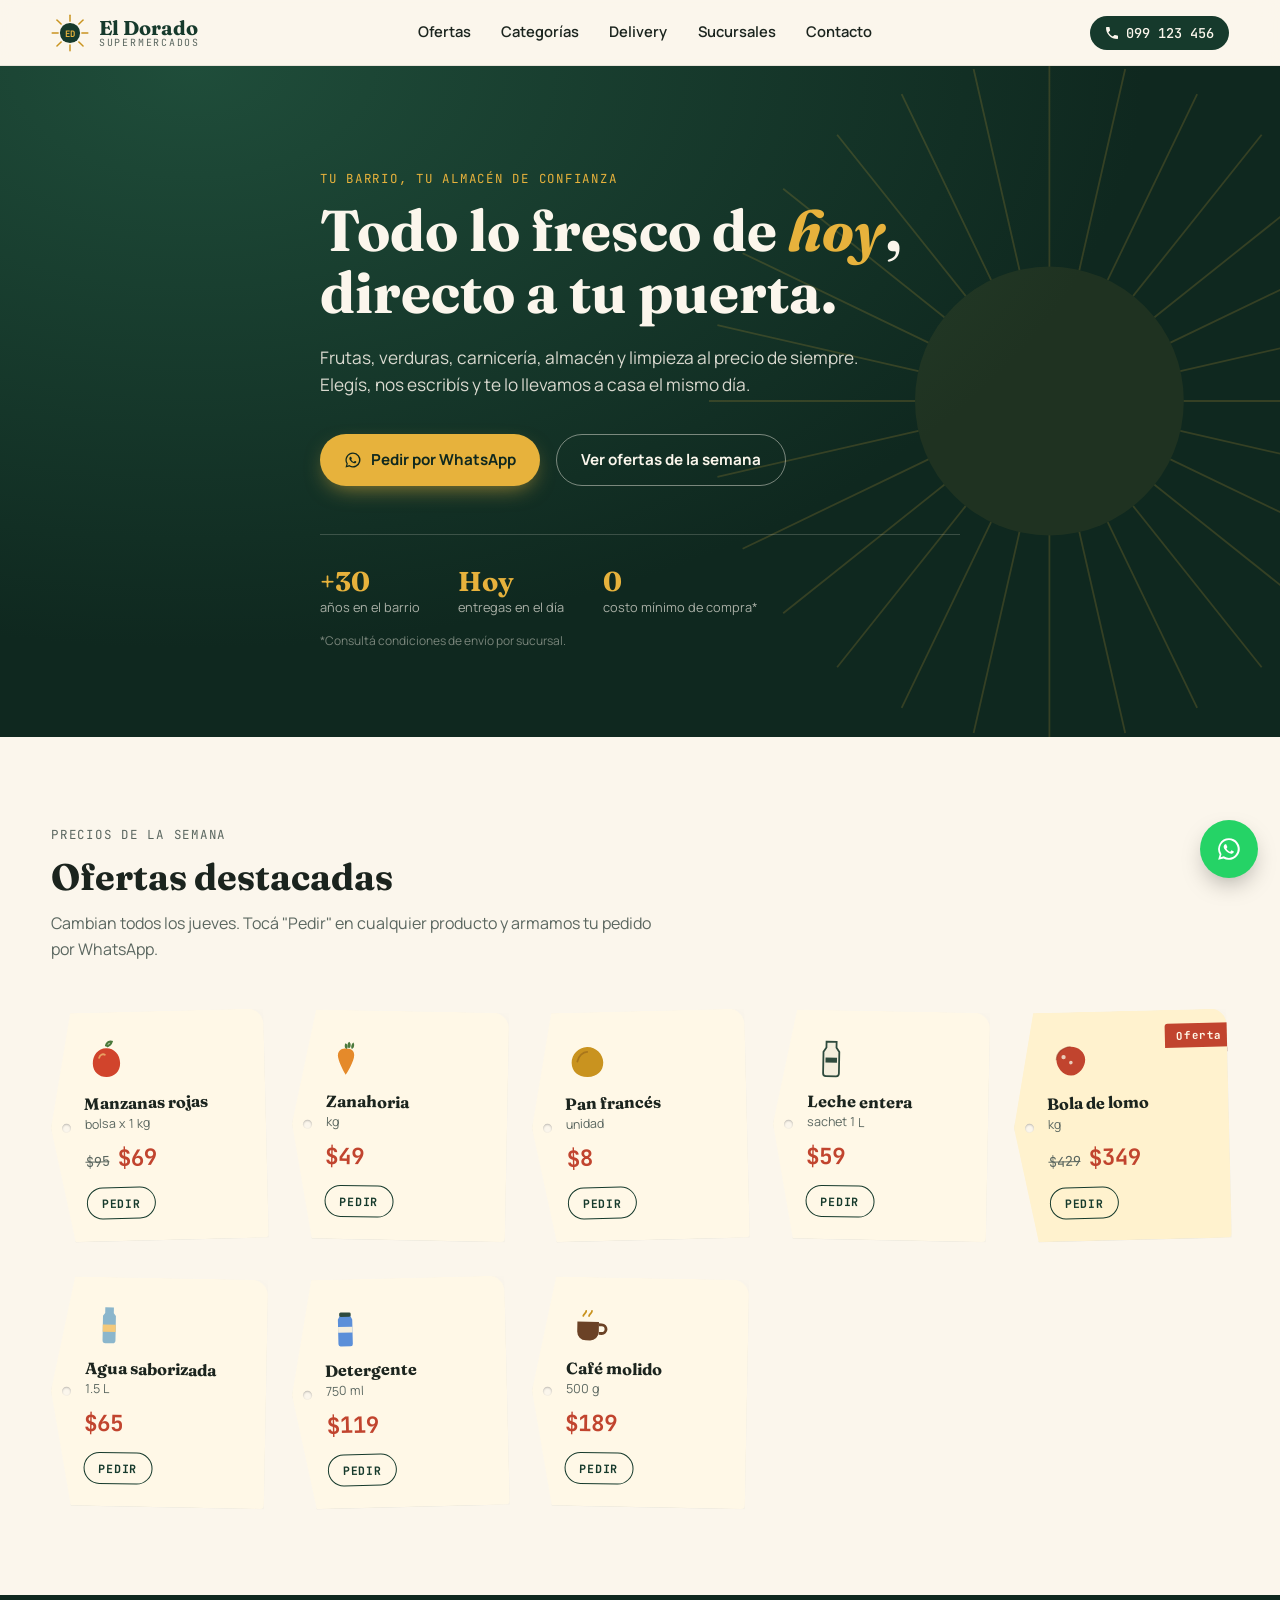
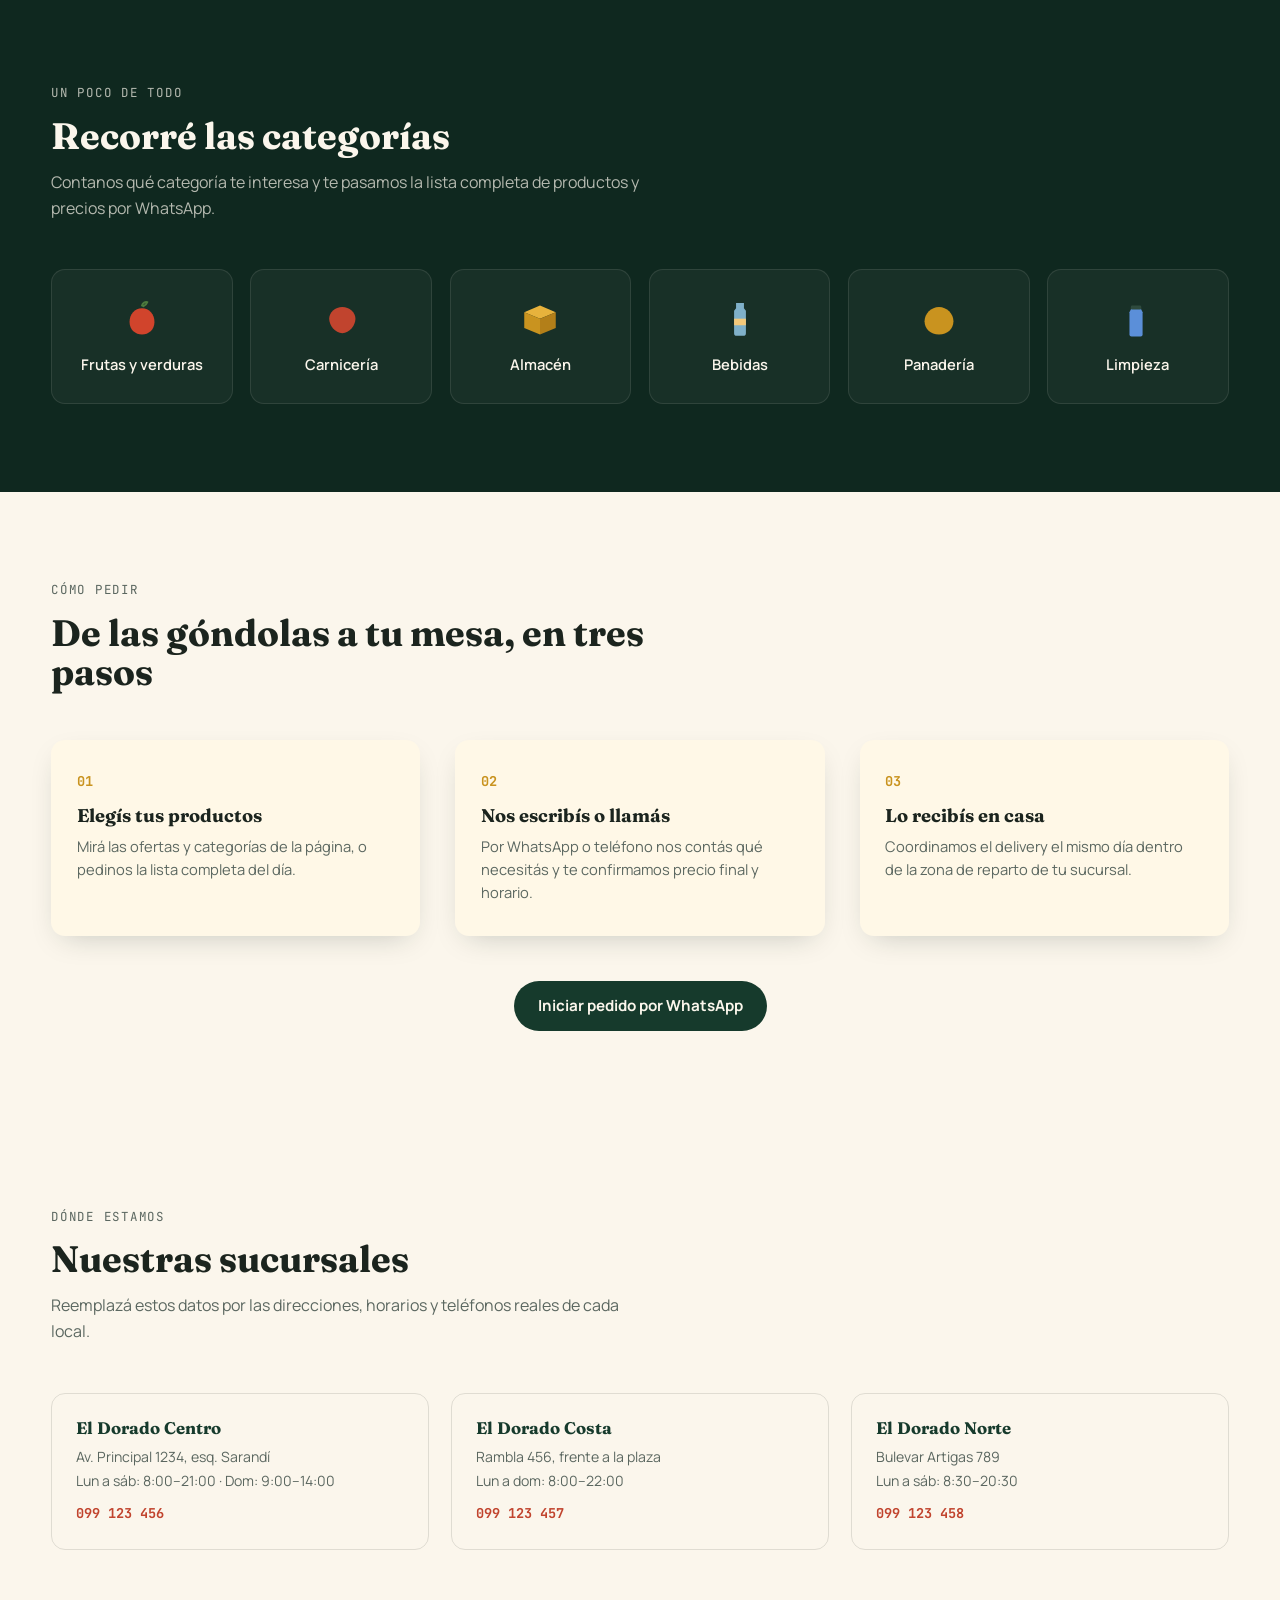
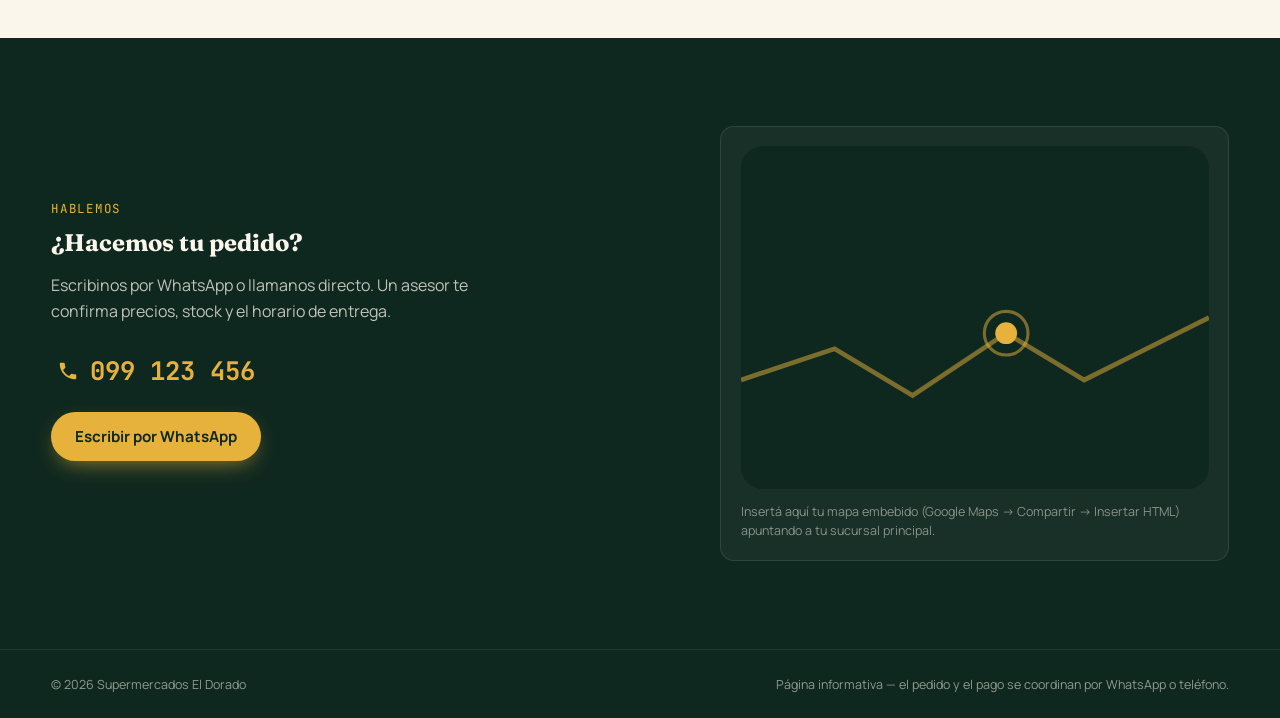
==== index.html @ 9d33d226 "Add files via upload" ====
<!DOCTYPE html>
<html lang="es">
<head>
<meta charset="UTF-8">
<meta name="viewport" content="width=device-width, initial-scale=1.0">
<title>Supermercados El Dorado — Frescura de siempre, a un mensaje de distancia</title>
<meta name="description" content="Supermercados El Dorado: ofertas de la semana, todas las categorías y delivery pidiendo por WhatsApp o teléfono.">

<link rel="preconnect" href="https://fonts.googleapis.com">
<link rel="preconnect" href="https://fonts.gstatic.com" crossorigin>
<link href="https://fonts.googleapis.com/css2?family=Fraunces:ital,opsz,wght@0,9..144,500;0,9..144,600;0,9..144,700;0,9..144,900;1,9..144,600&family=Manrope:wght@400;500;600;700;800&family=JetBrains+Mono:wght@400;500;700&display=swap" rel="stylesheet">

<link rel="stylesheet" href="style.css">
</head>
<body>

<!-- ============ HEADER ============ -->
<header class="site-header" id="siteHeader">
  <div class="wrap header-row">
    <a href="#inicio" class="logo" aria-label="El Dorado, inicio">
      <span class="logo-mark" aria-hidden="true">
        <svg viewBox="0 0 64 64">
          <g class="sun-rays">
            <line x1="32" y1="2" x2="32" y2="12"/>
            <line x1="32" y1="52" x2="32" y2="62"/>
            <line x1="2" y1="32" x2="12" y2="32"/>
            <line x1="52" y1="32" x2="62" y2="32"/>
            <line x1="10" y1="10" x2="17" y2="17"/>
            <line x1="47" y1="47" x2="54" y2="54"/>
            <line x1="54" y1="10" x2="47" y2="17"/>
            <line x1="17" y1="47" x2="10" y2="54"/>
          </g>
          <circle cx="32" cy="32" r="17" class="sun-body"/>
          <text x="32" y="38" class="sun-letters" text-anchor="middle">ED</text>
        </svg>
      </span>
      <span class="logo-text">El Dorado<em>supermercados</em></span>
    </a>

    <nav class="main-nav" id="mainNav">
      <a href="#ofertas">Ofertas</a>
      <a href="#categorias">Categorías</a>
      <a href="#delivery">Delivery</a>
      <a href="#sucursales">Sucursales</a>
      <a href="#contacto">Contacto</a>
    </nav>

    <div class="header-actions">
      <a href="tel:+59899123456" class="phone-pill" id="headerPhone">
        <svg viewBox="0 0 24 24" width="16" height="16"><path fill="currentColor" d="M6.6 10.8c1.4 2.8 3.8 5.1 6.6 6.6l2.2-2.2c.3-.3.7-.4 1-.2 1.1.4 2.3.6 3.6.6.6 0 1 .4 1 1V20c0 .6-.4 1-1 1-9.4 0-17-7.6-17-17 0-.6.4-1 1-1h3.5c.6 0 1 .4 1 1 0 1.3.2 2.5.6 3.6.1.4 0 .8-.2 1L6.6 10.8z"/></svg>
        <span>099 123 456</span>
      </a>
      <button class="nav-toggle" id="navToggle" aria-label="Abrir menú" aria-expanded="false">
        <span></span><span></span><span></span>
      </button>
    </div>
  </div>
</header>

<main>

  <!-- ============ HERO ============ -->
  <section class="hero" id="inicio">
    <div class="hero-sunburst" aria-hidden="true">
      <svg viewBox="0 0 800 800">
        <g class="hero-rays" id="heroRays"></g>
      </svg>
    </div>
    <div class="wrap hero-inner">
      <p class="eyebrow">Tu barrio, tu almacén de confianza</p>
      <h1>Todo lo fresco de <em>hoy</em>,<br>directo a tu puerta.</h1>
      <p class="hero-lead">Frutas, verduras, carnicería, almacén y limpieza al precio de siempre. Elegís, nos escribís y te lo llevamos a casa el mismo día.</p>
      <div class="hero-ctas">
        <a href="https://wa.me/59899123456?text=Hola%20El%20Dorado%2C%20quiero%20hacer%20un%20pedido" class="btn btn-gold" target="_blank" rel="noopener">
          <svg viewBox="0 0 24 24" width="18" height="18"><path fill="currentColor" d="M12 2a10 10 0 0 0-8.6 15.1L2 22l5-1.3A10 10 0 1 0 12 2zm0 18.2c-1.6 0-3.1-.4-4.4-1.2l-.3-.2-3 .8.8-2.9-.2-.3A8.2 8.2 0 1 1 12 20.2zm4.5-6.1c-.2-.1-1.5-.7-1.7-.8-.2-.1-.4-.1-.6.1-.2.2-.7.8-.8 1-.2.2-.3.2-.5.1-.2-.1-1-.4-1.9-1.2-.7-.6-1.2-1.4-1.3-1.6-.1-.2 0-.4.1-.5l.4-.4.2-.4c.1-.1.1-.3 0-.4-.1-.1-.6-1.4-.8-1.9-.2-.5-.4-.4-.6-.4h-.5c-.2 0-.4.1-.6.3-.2.2-.8.8-.8 1.9s.8 2.2.9 2.4c.1.2 1.6 2.5 3.9 3.4.5.2 1 .4 1.3.5.5.2 1 .1 1.4.1.4-.1 1.5-.6 1.6-1.1.2-.5.2-1 .1-1.1z"/></svg>
          Pedir por WhatsApp
        </a>
        <a href="#ofertas" class="btn btn-ghost">Ver ofertas de la semana</a>
      </div>
      <ul class="hero-stats">
        <li><strong>+30</strong><span>años en el barrio</span></li>
        <li><strong>Hoy</strong><span>entregas en el día</span></li>
        <li><strong>0</strong><span>costo mínimo de compra*</span></li>
      </ul>
      <p class="hero-note">*Consultá condiciones de envío por sucursal.</p>
    </div>
  </section>

  <!-- ============ OFERTAS ============ -->
  <section class="ofertas" id="ofertas">
    <div class="wrap">
      <div class="section-head">
        <p class="eyebrow eyebrow-dark">Precios de la semana</p>
        <h2>Ofertas destacadas</h2>
        <p>Cambian todos los jueves. Tocá "Pedir" en cualquier producto y armamos tu pedido por WhatsApp.</p>
      </div>

      <div class="tags-grid" id="tagsGrid">

        <article class="price-tag" data-product="Manzanas rojas">
          <span class="tag-hole"></span>
          <span class="tag-icon">
            <svg viewBox="0 0 64 64"><path d="M32 10c1-4 5-6 8-5-1 3-3 5-6 6" fill="none" stroke="#4C7A3D" stroke-width="3" stroke-linecap="round"/><path d="M32 14c11 0 19 9 19 21 0 12-9 19-19 19S13 47 13 35c0-12 8-21 19-21z" fill="#D1442C"/><path d="M22 27c1-4 5-6 8-4" fill="none" stroke="#F4C97A" stroke-width="2.5" stroke-linecap="round" opacity=".7"/></svg>
          </span>
          <h3>Manzanas rojas</h3>
          <p class="tag-unit">bolsa x 1 kg</p>
          <p class="tag-price"><span class="old">$95</span>$69</p>
          <button class="tag-order" type="button">Pedir</button>
        </article>

        <article class="price-tag" data-product="Zanahoria">
          <span class="tag-hole"></span>
          <span class="tag-icon">
            <svg viewBox="0 0 64 64"><path d="M30 8c3 2 3 8 0 9-3-1-3-7 0-9z" fill="#4C7A3D"/><path d="M36 9c2 3 1 8-2 9-2-2-1-7 2-9z" fill="#4C7A3D"/><path d="M25 10c3 1 4 6 2 8-3 0-4-5-2-8z" fill="#4C7A3D"/><path d="M27 18c6-2 12 3 10 12-2 9-9 21-11 24-2-3-9-15-11-24-2-9 6-14 12-12z" fill="#E58A2A"/></svg>
          </span>
          <h3>Zanahoria</h3>
          <p class="tag-unit">kg</p>
          <p class="tag-price">$49</p>
          <button class="tag-order" type="button">Pedir</button>
        </article>

        <article class="price-tag" data-product="Pan francés">
          <span class="tag-hole"></span>
          <span class="tag-icon">
            <svg viewBox="0 0 64 64"><path d="M10 34c0-12 10-22 22-22s22 10 22 22-9 20-22 20-22-8-22-20z" fill="#C9931F"/><path d="M18 32c2-8 8-13 14-13" fill="none" stroke="#8A5A16" stroke-width="2.5" stroke-linecap="round" opacity=".5"/></svg>
          </span>
          <h3>Pan francés</h3>
          <p class="tag-unit">unidad</p>
          <p class="tag-price">$8</p>
          <button class="tag-order" type="button">Pedir</button>
        </article>

        <article class="price-tag" data-product="Leche entera">
          <span class="tag-hole"></span>
          <span class="tag-icon">
            <svg viewBox="0 0 64 64"><path d="M25 8h14v8l4 6v30a4 4 0 0 1-4 4H25a4 4 0 0 1-4-4V22l4-6V8z" fill="#F4EEDD" stroke="#2E4A3D" stroke-width="2.5"/><rect x="24" y="30" width="16" height="7" fill="#2E4A3D"/></svg>
          </span>
          <h3>Leche entera</h3>
          <p class="tag-unit">sachet 1 L</p>
          <p class="tag-price">$59</p>
          <button class="tag-order" type="button">Pedir</button>
        </article>

        <article class="price-tag featured" data-product="Bola de lomo">
          <span class="tag-hole"></span>
          <span class="ribbon">Oferta</span>
          <span class="tag-icon">
            <svg viewBox="0 0 64 64"><path d="M14 30c0-10 9-18 20-18s20 8 20 18-9 22-20 22-20-12-20-22z" fill="#C1442E"/><path d="M14 30c0-10 9-18 20-18" fill="none" stroke="#8f3220" stroke-width="2" opacity=".5"/><circle cx="24" cy="26" r="3" fill="#F4EEDD" opacity=".8"/><circle cx="34" cy="34" r="2.5" fill="#F4EEDD" opacity=".8"/></svg>
          </span>
          <h3>Bola de lomo</h3>
          <p class="tag-unit">kg</p>
          <p class="tag-price"><span class="old">$429</span>$349</p>
          <button class="tag-order" type="button">Pedir</button>
        </article>

        <article class="price-tag" data-product="Agua saborizada">
          <span class="tag-hole"></span>
          <span class="tag-icon">
            <svg viewBox="0 0 64 64"><path d="M26 6h12v8l3 4v34a4 4 0 0 1-4 4H27a4 4 0 0 1-4-4V18l3-4V6z" fill="#7FB0C9" opacity=".9"/><rect x="23" y="30" width="18" height="10" fill="#F4C97A"/></svg>
          </span>
          <h3>Agua saborizada</h3>
          <p class="tag-unit">1.5 L</p>
          <p class="tag-price">$65</p>
          <button class="tag-order" type="button">Pedir</button>
        </article>

        <article class="price-tag" data-product="Detergente">
          <span class="tag-hole"></span>
          <span class="tag-icon">
            <svg viewBox="0 0 64 64"><path d="M22 14h14l3 6v34a3 3 0 0 1-3 3H22a3 3 0 0 1-3-3V20l3-6z" fill="#5B8FD9"/><rect x="21" y="10" width="16" height="6" rx="2" fill="#2E4A3D"/><rect x="19" y="30" width="20" height="8" fill="#F4EEDD"/></svg>
          </span>
          <h3>Detergente</h3>
          <p class="tag-unit">750 ml</p>
          <p class="tag-price">$119</p>
          <button class="tag-order" type="button">Pedir</button>
        </article>

        <article class="price-tag" data-product="Café molido">
          <span class="tag-hole"></span>
          <span class="tag-icon">
            <svg viewBox="0 0 64 64"><path d="M14 26h30v14a12 12 0 0 1-12 12H26a12 12 0 0 1-12-12V26z" fill="#6B4226"/><path d="M44 30h4a6 6 0 0 1 0 12h-4" fill="none" stroke="#6B4226" stroke-width="4"/><path d="M22 18c1-3 4-4 4-7M30 18c1-3 4-4 4-7" fill="none" stroke="#C9931F" stroke-width="2.5" stroke-linecap="round"/></svg>
          </span>
          <h3>Café molido</h3>
          <p class="tag-unit">500 g</p>
          <p class="tag-price">$189</p>
          <button class="tag-order" type="button">Pedir</button>
        </article>

      </div>
    </div>
  </section>

  <!-- ============ CATEGORIAS ============ -->
  <section class="categorias dark-block" id="categorias">
    <div class="wrap">
      <div class="section-head light">
        <p class="eyebrow">Un poco de todo</p>
        <h2>Recorré las categorías</h2>
        <p>Contanos qué categoría te interesa y te pasamos la lista completa de productos y precios por WhatsApp.</p>
      </div>
      <div class="cat-grid">
        <a class="cat-card" href="https://wa.me/59899123456?text=Hola%2C%20quiero%20la%20lista%20de%20Frutas%20y%20verduras" target="_blank" rel="noopener">
          <svg viewBox="0 0 64 64"><path d="M32 14c11 0 19 9 19 21 0 12-9 19-19 19S13 47 13 35c0-12 8-21 19-21z" fill="#D1442C"/><path d="M32 10c1-4 5-6 8-5-1 3-3 5-6 6" fill="none" stroke="#4C7A3D" stroke-width="3" stroke-linecap="round"/></svg>
          <span>Frutas y verduras</span>
        </a>
        <a class="cat-card" href="https://wa.me/59899123456?text=Hola%2C%20quiero%20la%20lista%20de%20Carnicer%C3%ADa" target="_blank" rel="noopener">
          <svg viewBox="0 0 64 64"><path d="M14 30c0-10 9-18 20-18s20 8 20 18-9 22-20 22-20-12-20-22z" fill="#C1442E"/></svg>
          <span>Carnicería</span>
        </a>
        <a class="cat-card" href="https://wa.me/59899123456?text=Hola%2C%20quiero%20la%20lista%20de%20Almac%C3%A9n" target="_blank" rel="noopener">
          <svg viewBox="0 0 64 64"><path d="M8 20l24-10 24 10-24 10L8 20z" fill="#E7B23C"/><path d="M8 20v24l24 10V30L8 20z" fill="#C9931F"/><path d="M56 20v24L32 54V30l24-10z" fill="#B37F19"/></svg>
          <span>Almacén</span>
        </a>
        <a class="cat-card" href="https://wa.me/59899123456?text=Hola%2C%20quiero%20la%20lista%20de%20Bebidas" target="_blank" rel="noopener">
          <svg viewBox="0 0 64 64"><path d="M26 6h12v8l3 4v34a4 4 0 0 1-4 4H27a4 4 0 0 1-4-4V18l3-4V6z" fill="#7FB0C9"/><rect x="23" y="30" width="18" height="10" fill="#F4C97A"/></svg>
          <span>Bebidas</span>
        </a>
        <a class="cat-card" href="https://wa.me/59899123456?text=Hola%2C%20quiero%20la%20lista%20de%20Panader%C3%ADa" target="_blank" rel="noopener">
          <svg viewBox="0 0 64 64"><path d="M10 34c0-12 10-22 22-22s22 10 22 22-9 20-22 20-22-8-22-20z" fill="#C9931F"/></svg>
          <span>Panadería</span>
        </a>
        <a class="cat-card" href="https://wa.me/59899123456?text=Hola%2C%20quiero%20la%20lista%20de%20Limpieza" target="_blank" rel="noopener">
          <svg viewBox="0 0 64 64"><path d="M22 14h14l3 6v34a3 3 0 0 1-3 3H22a3 3 0 0 1-3-3V20l3-6z" fill="#5B8FD9"/><rect x="21" y="10" width="16" height="6" rx="2" fill="#2E4A3D"/></svg>
          <span>Limpieza</span>
        </a>
      </div>
    </div>
  </section>

  <!-- ============ DELIVERY ============ -->
  <section class="delivery" id="delivery">
    <div class="wrap">
      <div class="section-head">
        <p class="eyebrow eyebrow-dark">Cómo pedir</p>
        <h2>De las góndolas a tu mesa, en tres pasos</h2>
      </div>
      <ol class="steps">
        <li>
          <span class="step-num">01</span>
          <h3>Elegís tus productos</h3>
          <p>Mirá las ofertas y categorías de la página, o pedinos la lista completa del día.</p>
        </li>
        <li>
          <span class="step-num">02</span>
          <h3>Nos escribís o llamás</h3>
          <p>Por WhatsApp o teléfono nos contás qué necesitás y te confirmamos precio final y horario.</p>
        </li>
        <li>
          <span class="step-num">03</span>
          <h3>Lo recibís en casa</h3>
          <p>Coordinamos el delivery el mismo día dentro de la zona de reparto de tu sucursal.</p>
        </li>
      </ol>
      <div class="delivery-cta">
        <a href="https://wa.me/59899123456?text=Hola%20El%20Dorado%2C%20quiero%20hacer%20un%20pedido%20para%20delivery" class="btn btn-dark" target="_blank" rel="noopener">Iniciar pedido por WhatsApp</a>
      </div>
    </div>
  </section>

  <!-- ============ SUCURSALES ============ -->
  <section class="sucursales" id="sucursales">
    <div class="wrap">
      <div class="section-head">
        <p class="eyebrow eyebrow-dark">Dónde estamos</p>
        <h2>Nuestras sucursales</h2>
        <p>Reemplazá estos datos por las direcciones, horarios y teléfonos reales de cada local.</p>
      </div>
      <div class="branch-grid">
        <article class="branch-card">
          <h3>El Dorado Centro</h3>
          <p>Av. Principal 1234, esq. Sarandí</p>
          <p>Lun a sáb: 8:00–21:00 · Dom: 9:00–14:00</p>
          <a href="tel:+59899123456">099 123 456</a>
        </article>
        <article class="branch-card">
          <h3>El Dorado Costa</h3>
          <p>Rambla 456, frente a la plaza</p>
          <p>Lun a dom: 8:00–22:00</p>
          <a href="tel:+59899123457">099 123 457</a>
        </article>
        <article class="branch-card">
          <h3>El Dorado Norte</h3>
          <p>Bulevar Artigas 789</p>
          <p>Lun a sáb: 8:30–20:30</p>
          <a href="tel:+59899123458">099 123 458</a>
        </article>
      </div>
    </div>
  </section>

  <!-- ============ CONTACTO ============ -->
  <section class="contacto dark-block" id="contacto">
    <div class="wrap contacto-grid">
      <div>
        <p class="eyebrow">Hablemos</p>
        <h2>¿Hacemos tu pedido?</h2>
        <p class="contacto-lead">Escribinos por WhatsApp o llamanos directo. Un asesor te confirma precios, stock y el horario de entrega.</p>
        <button class="phone-big" id="phoneBig" data-phone="099 123 456">
          <svg viewBox="0 0 24 24" width="22" height="22"><path fill="currentColor" d="M6.6 10.8c1.4 2.8 3.8 5.1 6.6 6.6l2.2-2.2c.3-.3.7-.4 1-.2 1.1.4 2.3.6 3.6.6.6 0 1 .4 1 1V20c0 .6-.4 1-1 1-9.4 0-17-7.6-17-17 0-.6.4-1 1-1h3.5c.6 0 1 .4 1 1 0 1.3.2 2.5.6 3.6.1.4 0 .8-.2 1L6.6 10.8z"/></svg>
          099 123 456
        </button>
        <a class="btn btn-gold" href="https://wa.me/59899123456?text=Hola%20El%20Dorado" target="_blank" rel="noopener">Escribir por WhatsApp</a>
        <p class="copy-toast" id="copyToast" aria-live="polite"></p>
      </div>
      <div class="contacto-map" aria-hidden="true">
        <svg viewBox="0 0 300 220">
          <rect width="300" height="220" rx="14" fill="#0F281F"/>
          <path d="M0 150 L60 130 L110 160 L170 120 L220 150 L300 110" stroke="#E7B23C" stroke-width="3" fill="none" opacity=".5"/>
          <circle cx="170" cy="120" r="7" fill="#E7B23C"/>
          <circle cx="170" cy="120" r="14" fill="none" stroke="#E7B23C" stroke-width="2" opacity=".5"/>
        </svg>
        <p>Insertá aquí tu mapa embebido (Google Maps → Compartir → Insertar HTML) apuntando a tu sucursal principal.</p>
      </div>
    </div>
  </section>

</main>

<footer class="site-footer">
  <div class="wrap footer-row">
    <span>© <span id="year"></span> Supermercados El Dorado</span>
    <span>Página informativa — el pedido y el pago se coordinan por WhatsApp o teléfono.</span>
  </div>
</footer>

<a href="https://wa.me/59899123456?text=Hola%20El%20Dorado%2C%20quiero%20hacer%20un%20pedido" class="whatsapp-float" target="_blank" rel="noopener" aria-label="Pedir por WhatsApp">
  <svg viewBox="0 0 24 24" width="26" height="26"><path fill="currentColor" d="M12 2a10 10 0 0 0-8.6 15.1L2 22l5-1.3A10 10 0 1 0 12 2zm0 18.2c-1.6 0-3.1-.4-4.4-1.2l-.3-.2-3 .8.8-2.9-.2-.3A8.2 8.2 0 1 1 12 20.2zm4.5-6.1c-.2-.1-1.5-.7-1.7-.8-.2-.1-.4-.1-.6.1-.2.2-.7.8-.8 1-.2.2-.3.2-.5.1-.2-.1-1-.4-1.9-1.2-.7-.6-1.2-1.4-1.3-1.6-.1-.2 0-.4.1-.5l.4-.4.2-.4c.1-.1.1-.3 0-.4-.1-.1-.6-1.4-.8-1.9-.2-.5-.4-.4-.6-.4h-.5c-.2 0-.4.1-.6.3-.2.2-.8.8-.8 1.9s.8 2.2.9 2.4c.1.2 1.6 2.5 3.9 3.4.5.2 1 .4 1.3.5.5.2 1 .1 1.4.1.4-.1 1.5-.6 1.6-1.1.2-.5.2-1 .1-1.1z"/></svg>
</a>

<script src="script.js"></script>
</body>
</html>
---- style.css ----
/* =========================================================
   EL DORADO — supermercados
   Paleta: verde selva profundo + dorado + terracota + crema
   Tipografía: Fraunces (display) / Manrope (texto) / JetBrains Mono (precios)
   ========================================================= */

:root{
  --verde-900:#0F281F;
  --verde-800:#163A2C;
  --verde-700:#1F4D3A;
  --dorado:#E7B23C;
  --dorado-deep:#C9931F;
  --terracota:#C1442E;
  --crema:#FBF6EC;
  --papel:#FFF8E7;
  --tinta:#1B241E;
  --tinta-suave:#5B6760;

  --display: "Fraunces", Georgia, serif;
  --body: "Manrope", system-ui, sans-serif;
  --mono: "JetBrains Mono", ui-monospace, monospace;

  --radius: 14px;
  --shadow-soft: 0 10px 30px -12px rgba(15,40,31,.25);
}

*,*::before,*::after{ box-sizing:border-box; }
html{ scroll-behavior:smooth; }
body{
  margin:0;
  font-family:var(--body);
  color:var(--tinta);
  background:var(--crema);
  -webkit-font-smoothing:antialiased;
}
img,svg{ display:block; max-width:100%; }
a{ color:inherit; text-decoration:none; }
ul,ol{ list-style:none; margin:0; padding:0; }
h1,h2,h3{ font-family:var(--display); font-weight:700; margin:0; line-height:1.08; }
p{ margin:0; }
button{ font:inherit; cursor:pointer; border:none; background:none; color:inherit; }

.wrap{
  width:min(1180px, 92vw);
  margin-inline:auto;
}

@media (prefers-reduced-motion: reduce){
  *{ animation-duration:.001ms !important; animation-iteration-count:1 !important; transition-duration:.001ms !important; scroll-behavior:auto !important; }
}

:focus-visible{
  outline:3px solid var(--dorado);
  outline-offset:3px;
}

.eyebrow{
  font-family:var(--mono);
  font-size:.78rem;
  letter-spacing:.14em;
  text-transform:uppercase;
  color:var(--dorado);
  margin:0 0 .8rem;
}
.eyebrow-dark{ color:var(--terracota); }

/* =============== HEADER =============== */
.site-header{
  position:sticky; top:0; z-index:100;
  background:rgba(251,246,236,.86);
  backdrop-filter:blur(10px);
  border-bottom:1px solid rgba(27,36,30,.08);
  transition:box-shadow .25s ease, background .25s ease;
}
.site-header.scrolled{ box-shadow:var(--shadow-soft); }

.header-row{
  display:flex; align-items:center; justify-content:space-between;
  padding:.85rem 0;
}
.logo{ display:flex; align-items:center; gap:.6rem; }
.logo-mark svg{ width:38px; height:38px; }
.sun-body{ fill:var(--verde-800); }
.sun-letters{ font-family:var(--mono); font-size:15px; font-weight:700; fill:var(--dorado); }
.sun-rays line{ stroke:var(--dorado-deep); stroke-width:2.5; stroke-linecap:round; transform-origin:32px 32px; }
.logo-text{
  display:flex; flex-direction:column; line-height:1.05;
  font-family:var(--display); font-weight:700; font-size:1.25rem; color:var(--verde-800);
}
.logo-text em{
  font-style:normal; font-family:var(--mono); font-weight:400; font-size:.62rem;
  letter-spacing:.18em; text-transform:uppercase; color:var(--tinta-suave);
}

.main-nav{ display:flex; gap:1.9rem; }
.main-nav a{
  font-size:.92rem; font-weight:600; color:var(--tinta);
  position:relative; padding-bottom:3px;
}
.main-nav a::after{
  content:""; position:absolute; left:0; right:0; bottom:0; height:2px;
  background:var(--dorado); transform:scaleX(0); transform-origin:left;
  transition:transform .2s ease;
}
.main-nav a:hover::after{ transform:scaleX(1); }

.header-actions{ display:flex; align-items:center; gap:.9rem; }
.phone-pill{
  display:flex; align-items:center; gap:.4rem;
  font-family:var(--mono); font-size:.85rem; font-weight:500;
  background:var(--verde-800); color:var(--crema);
  padding:.5rem .9rem; border-radius:999px;
  transition:background .2s ease;
}
.phone-pill:hover{ background:var(--verde-700); }

.nav-toggle{
  display:none; flex-direction:column; gap:5px; padding:.4rem;
}
.nav-toggle span{ width:22px; height:2px; background:var(--tinta); border-radius:2px; transition:transform .25s ease, opacity .25s ease; }

/* =============== BUTTONS =============== */
.btn{
  display:inline-flex; align-items:center; gap:.55rem;
  font-family:var(--body); font-weight:700; font-size:.95rem;
  padding:.9rem 1.5rem; border-radius:999px;
  transition:transform .18s ease, box-shadow .18s ease, background .18s ease;
}
.btn:hover{ transform:translateY(-2px); }
.btn-gold{ background:var(--dorado); color:var(--verde-900); box-shadow:0 8px 22px -8px rgba(231,178,60,.7); }
.btn-gold:hover{ background:#F2C767; }
.btn-ghost{ background:transparent; color:var(--crema); border:1.5px solid rgba(251,246,236,.45); }
.btn-ghost:hover{ border-color:var(--dorado); color:var(--dorado); }
.btn-dark{ background:var(--verde-800); color:var(--crema); }
.btn-dark:hover{ background:var(--verde-900); }

/* =============== HERO =============== */
.hero{
  position:relative; overflow:hidden;
  background:radial-gradient(120% 140% at 15% 0%, var(--verde-700) 0%, var(--verde-900) 62%);
  color:var(--crema);
  padding:6.5rem 0 5.5rem;
}
.hero-sunburst{
  position:absolute; top:50%; right:-10%; translate:0 -50%;
  width:56vw; max-width:760px; opacity:.5; pointer-events:none;
}
.hero-rays line{
  stroke:var(--dorado); stroke-width:2; opacity:.35; transform-origin:400px 400px;
}
.sun-core{ fill:var(--dorado); opacity:.15; }

.hero-inner{ position:relative; max-width:640px; }
.hero h1{ font-size:clamp(2.3rem, 5vw, 3.6rem); }
.hero h1 em{ font-style:italic; color:var(--dorado); }
.hero-lead{
  margin-top:1.2rem; font-size:1.08rem; line-height:1.6; color:rgba(251,246,236,.85);
  max-width:34rem;
}
.hero-ctas{ display:flex; flex-wrap:wrap; gap:1rem; margin-top:2.2rem; }

.hero-stats{
  display:flex; gap:2.4rem; margin-top:3rem;
  padding-top:1.8rem; border-top:1px solid rgba(251,246,236,.18);
}
.hero-stats li{ display:flex; flex-direction:column; }
.hero-stats strong{ font-family:var(--display); font-size:1.7rem; color:var(--dorado); }
.hero-stats span{ font-size:.8rem; color:rgba(251,246,236,.65); }
.hero-note{ margin-top:1rem; font-size:.75rem; color:rgba(251,246,236,.45); }

/* =============== SECTION HEAD =============== */
.section-head{ max-width:38rem; margin-bottom:3rem; }
.section-head h2{ font-size:clamp(1.7rem, 3.2vw, 2.3rem); margin-bottom:.9rem; }
.section-head p{ color:var(--tinta-suave); line-height:1.6; }
.section-head.light h2{ color:var(--crema); }
.section-head.light p{ color:rgba(251,246,236,.7); }

section{ padding:5.5rem 0; }

/* =============== PRICE TAGS (signature element) =============== */
.tags-grid{
  display:grid; gap:2.4rem 1.6rem;
  grid-template-columns:repeat(auto-fill, minmax(210px,1fr));
}
.price-tag{
  position:relative;
  background:var(--papel);
  border-radius:4px 16px 4px 16px;
  padding:1.6rem 1.3rem 1.4rem 2.1rem;
  box-shadow:var(--shadow-soft);
  clip-path:polygon(22px 0, 100% 0, 100% 100%, 22px 100%, 0 50%);
  transition:transform .25s ease, box-shadow .25s ease;
}
.tags-grid .price-tag:nth-child(odd){ transform:rotate(-1.4deg); }
.tags-grid .price-tag:nth-child(even){ transform:rotate(1.1deg); }
.price-tag:hover{ transform:rotate(0deg) translateY(-4px); box-shadow:0 18px 34px -14px rgba(15,40,31,.35); }

.tag-hole{
  position:absolute; left:11px; top:50%; translate:0 -50%;
  width:9px; height:9px; border-radius:50%;
  background:var(--crema);
  box-shadow:inset 0 1px 2px rgba(0,0,0,.25);
}
.ofertas .tag-hole{ background:var(--crema); }

.tag-icon{ display:block; width:46px; height:46px; margin-bottom:.7rem; }
.price-tag h3{ font-size:1.02rem; font-weight:700; }
.tag-unit{ font-size:.78rem; color:var(--tinta-suave); margin-top:.15rem; }
.tag-price{
  font-family:var(--mono); font-weight:700; font-size:1.4rem;
  color:var(--terracota); margin-top:.7rem;
}
.tag-price .old{
  font-size:.85rem; font-weight:400; color:var(--tinta-suave);
  text-decoration:line-through; margin-right:.5rem;
}
.tag-order{
  margin-top:.9rem; font-family:var(--mono); font-size:.72rem; font-weight:700;
  letter-spacing:.06em; text-transform:uppercase;
  color:var(--verde-800); border:1.4px solid var(--verde-800);
  padding:.45rem .9rem; border-radius:999px;
  transition:background .2s ease, color .2s ease;
}
.tag-order:hover{ background:var(--verde-800); color:var(--papel); }

.price-tag.featured{ background:#FFF2CE; }
.ribbon{
  position:absolute; top:14px; right:-6px;
  background:var(--terracota); color:var(--papel);
  font-family:var(--mono); font-size:.68rem; font-weight:700;
  padding:.3rem .7rem; letter-spacing:.05em;
  border-radius:3px 3px 3px 0;
}
.ribbon::after{
  content:""; position:absolute; right:0; top:100%;
  border-width:5px 6px 0 0; border-style:solid;
  border-color:#7a2517 transparent transparent transparent;
}

/* =============== CATEGORIAS =============== */
.dark-block{ background:var(--verde-900); color:var(--crema); }
.cat-grid{
  display:grid; gap:1.1rem;
  grid-template-columns:repeat(auto-fit, minmax(150px,1fr));
}
.cat-card{
  display:flex; flex-direction:column; align-items:center; gap:.8rem;
  text-align:center; padding:1.8rem 1rem;
  background:rgba(251,246,236,.04);
  border:1px solid rgba(251,246,236,.1);
  border-radius:var(--radius);
  transition:background .2s ease, border-color .2s ease, transform .2s ease;
}
.cat-card svg{ width:42px; height:42px; }
.cat-card span{ font-weight:600; font-size:.92rem; }
.cat-card:hover{ background:rgba(231,178,60,.08); border-color:var(--dorado); transform:translateY(-3px); }

/* =============== DELIVERY / PASOS =============== */
.steps{
  display:grid; gap:2.2rem;
  grid-template-columns:repeat(auto-fit, minmax(220px,1fr));
  margin-bottom:2.8rem;
}
.steps li{
  background:var(--papel); border-radius:var(--radius);
  padding:2rem 1.6rem; box-shadow:var(--shadow-soft);
}
.step-num{
  display:block; font-family:var(--mono); font-weight:700; font-size:.85rem;
  color:var(--dorado-deep); margin-bottom:1rem;
}
.steps h3{ font-size:1.15rem; margin-bottom:.6rem; }
.steps p{ color:var(--tinta-suave); font-size:.92rem; line-height:1.55; }
.delivery-cta{ text-align:center; }

/* =============== SUCURSALES =============== */
.branch-grid{
  display:grid; gap:1.4rem;
  grid-template-columns:repeat(auto-fit, minmax(240px,1fr));
}
.branch-card{
  border:1.5px solid rgba(27,36,30,.12); border-radius:var(--radius);
  padding:1.6rem 1.5rem;
  transition:border-color .2s ease, transform .2s ease;
}
.branch-card:hover{ border-color:var(--dorado-deep); transform:translateY(-2px); }
.branch-card h3{ font-size:1.05rem; margin-bottom:.6rem; color:var(--verde-800); }
.branch-card p{ font-size:.88rem; color:var(--tinta-suave); margin-bottom:.3rem; }
.branch-card a{
  display:inline-block; margin-top:.6rem; font-family:var(--mono); font-weight:700;
  font-size:.85rem; color:var(--terracota);
}

/* =============== CONTACTO =============== */
.contacto-grid{
  display:grid; gap:3rem;
  grid-template-columns:1.1fr .9fr;
  align-items:center;
}
.contacto-lead{ margin:1.1rem 0 1.8rem; color:rgba(251,246,236,.75); line-height:1.6; max-width:30rem; }
.phone-big{
  display:flex; align-items:center; gap:.7rem;
  font-family:var(--mono); font-size:1.6rem; font-weight:700;
  color:var(--dorado); margin-bottom:1.4rem;
}
.phone-big:hover{ color:#F2C767; }
.copy-toast{
  margin-top:.8rem; font-size:.78rem; color:var(--dorado);
  min-height:1em; opacity:0; transition:opacity .25s ease;
}
.copy-toast.show{ opacity:1; }

.contacto-map{
  background:rgba(251,246,236,.04); border:1px solid rgba(251,246,236,.1);
  border-radius:var(--radius); padding:1.2rem;
}
.contacto-map p{ font-size:.78rem; color:rgba(251,246,236,.5); margin-top:.9rem; line-height:1.5; }

/* =============== FOOTER =============== */
.site-footer{ background:var(--verde-900); border-top:1px solid rgba(251,246,236,.08); padding:1.6rem 0; }
.footer-row{
  display:flex; justify-content:space-between; flex-wrap:wrap; gap:.6rem;
  font-size:.78rem; color:rgba(251,246,236,.55);
}

/* =============== WHATSAPP FLOAT =============== */
.whatsapp-float{
  position:fixed; right:1.4rem; bottom:1.4rem; z-index:200;
  width:58px; height:58px; border-radius:50%;
  background:#25D366; color:#fff;
  display:flex; align-items:center; justify-content:center;
  box-shadow:0 10px 26px -8px rgba(0,0,0,.4);
  transition:transform .2s ease;
}
.whatsapp-float:hover{ transform:scale(1.08); }

/* =============== REVEAL ON SCROLL =============== */
.reveal{ opacity:0; transform:translateY(18px); transition:opacity .6s ease, transform .6s ease; }
.reveal.in{ opacity:1; transform:none; }

/* =============== RESPONSIVE =============== */
@media (max-width: 880px){
  .contacto-grid{ grid-template-columns:1fr; }
  .hero-sunburst{ width:80vw; opacity:.3; }
}

@media (max-width: 760px){
  .main-nav{
    position:fixed; inset:64px 0 auto 0; z-index:90;
    background:var(--crema); flex-direction:column; gap:0;
    padding:.5rem 6vw 1.2rem; border-bottom:1px solid rgba(27,36,30,.08);
    transform:translateY(-120%); transition:transform .25s ease;
  }
  .main-nav.open{ transform:translateY(0); }
  .main-nav a{ padding:.85rem 0; border-bottom:1px solid rgba(27,36,30,.06); }
  .nav-toggle{ display:flex; }
  .phone-pill span{ display:none; }
  .hero{ padding:4.5rem 0 3.5rem; }
  .hero-stats{ flex-wrap:wrap; row-gap:1.2rem; }
  section{ padding:3.8rem 0; }
}

.nav-toggle.open span:nth-child(1){ transform:translateY(7px) rotate(45deg); }
.nav-toggle.open span:nth-child(2){ opacity:0; }
.nav-toggle.open span:nth-child(3){ transform:translateY(-7px) rotate(-45deg); }
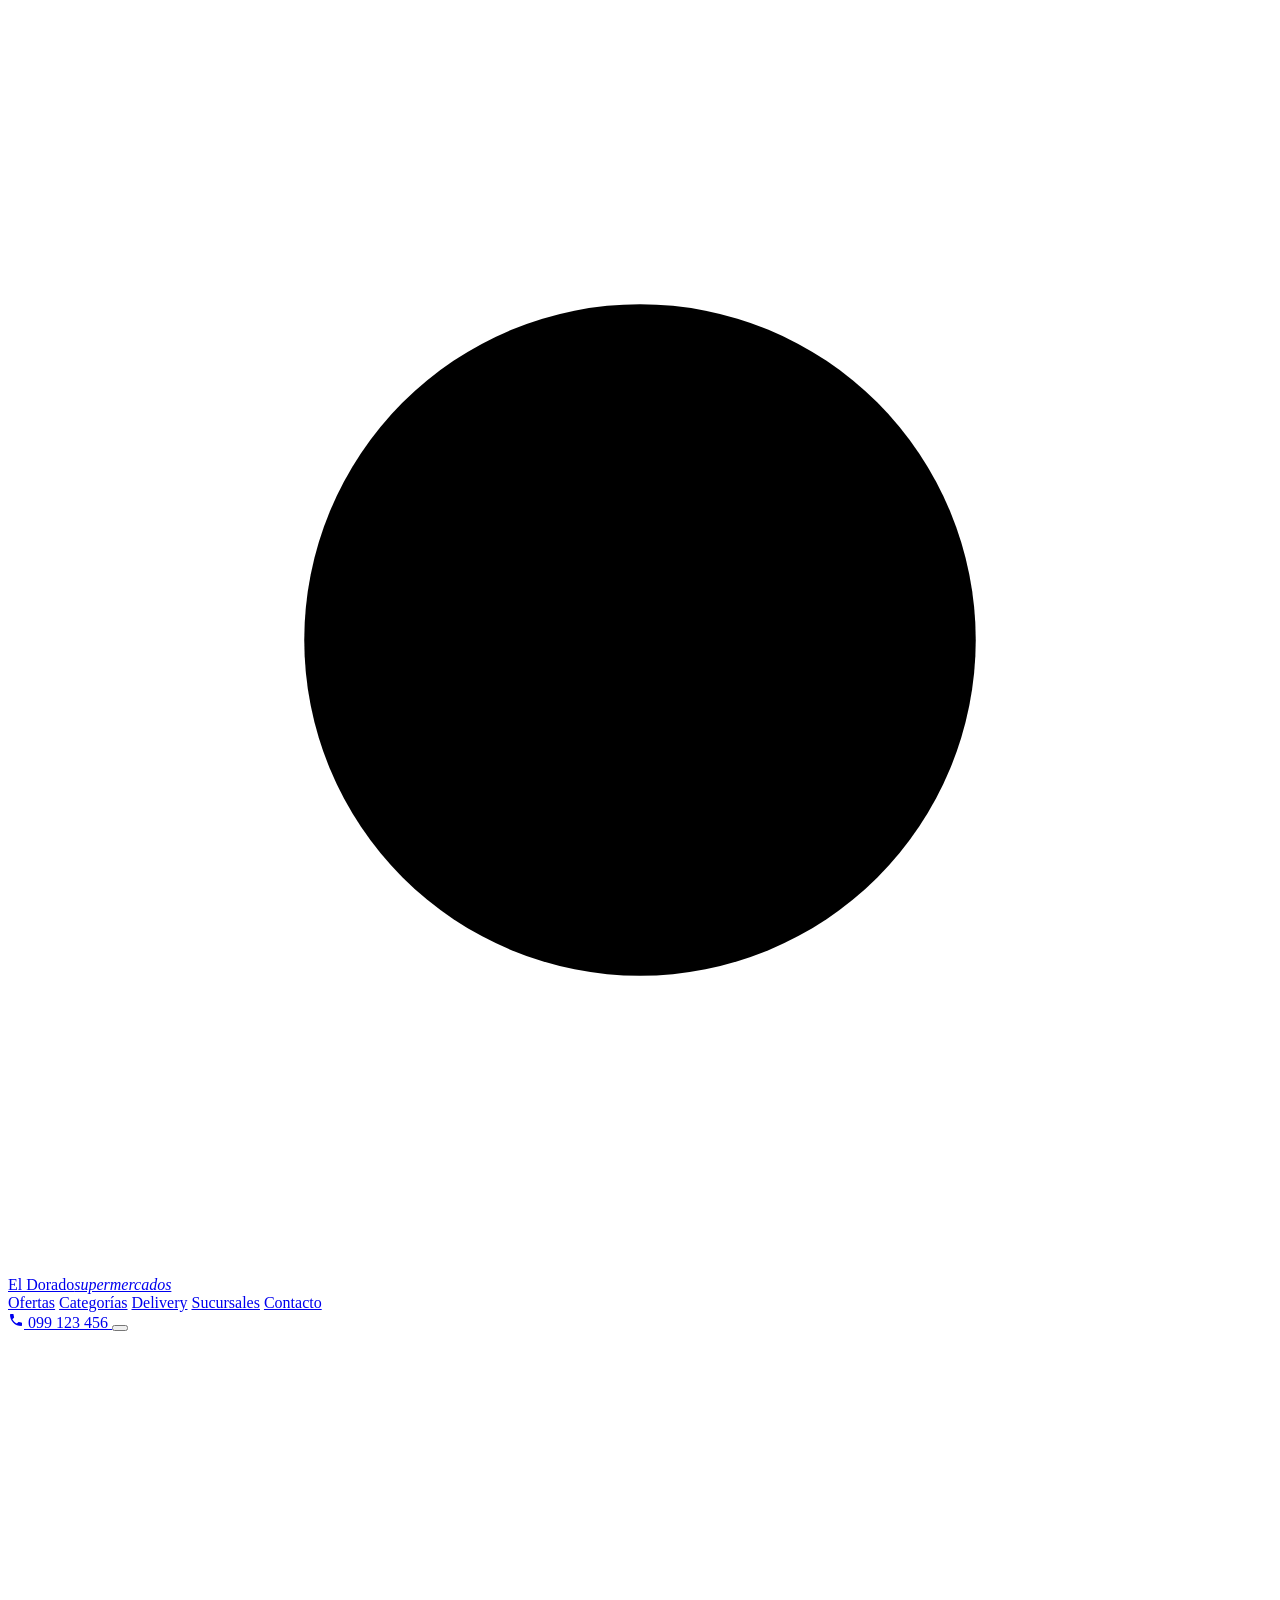
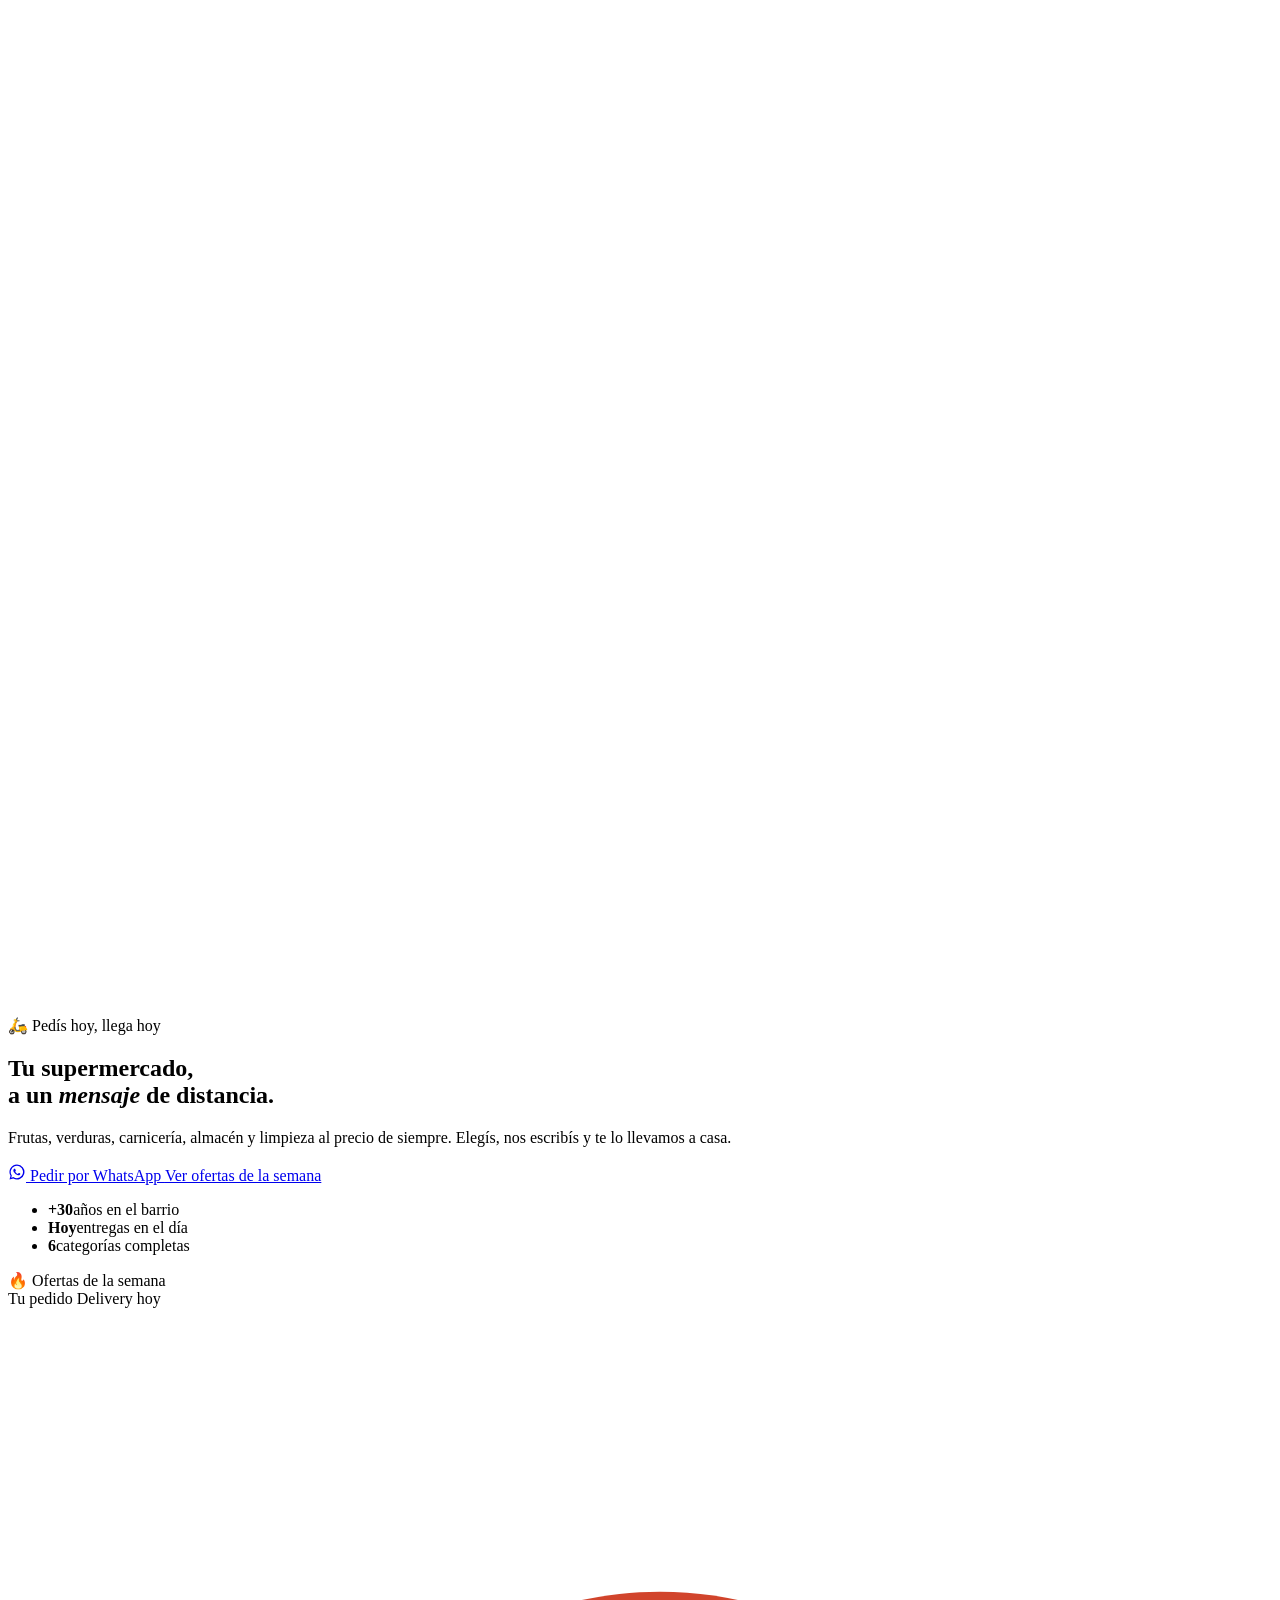
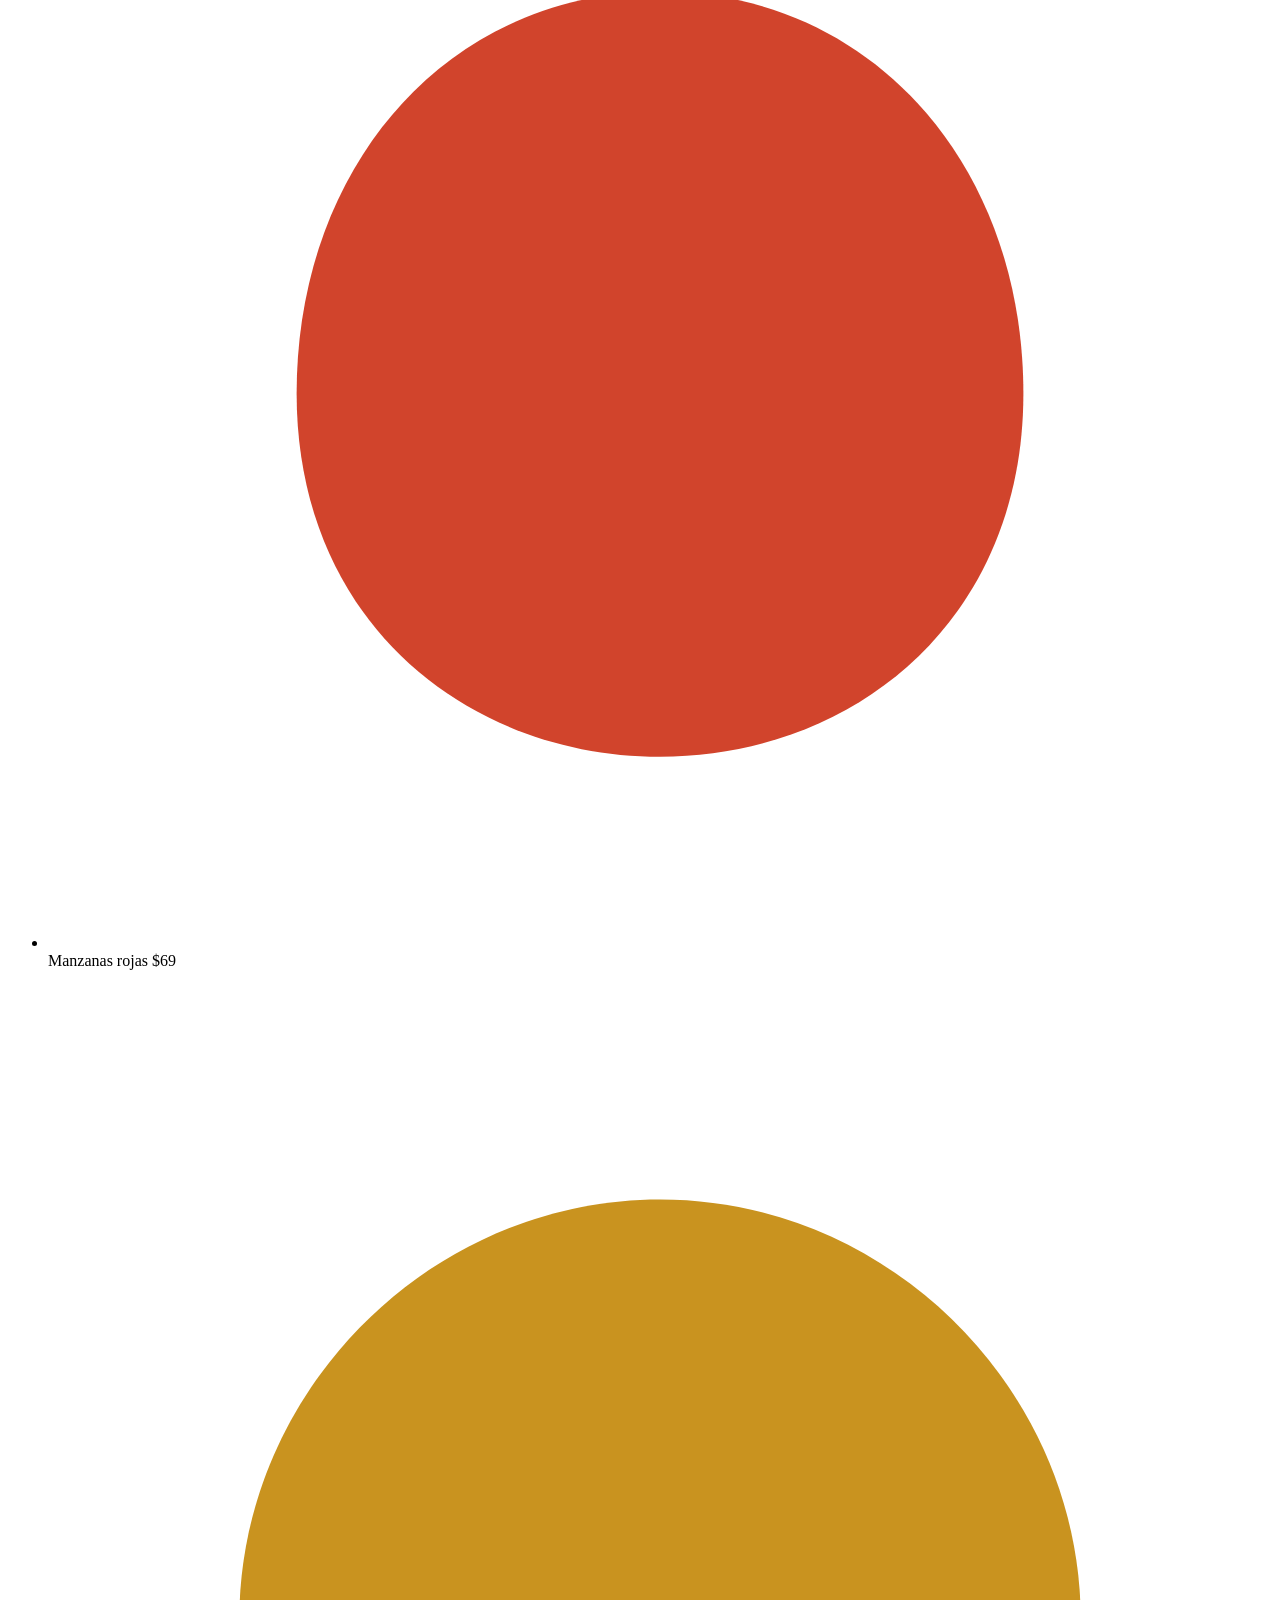
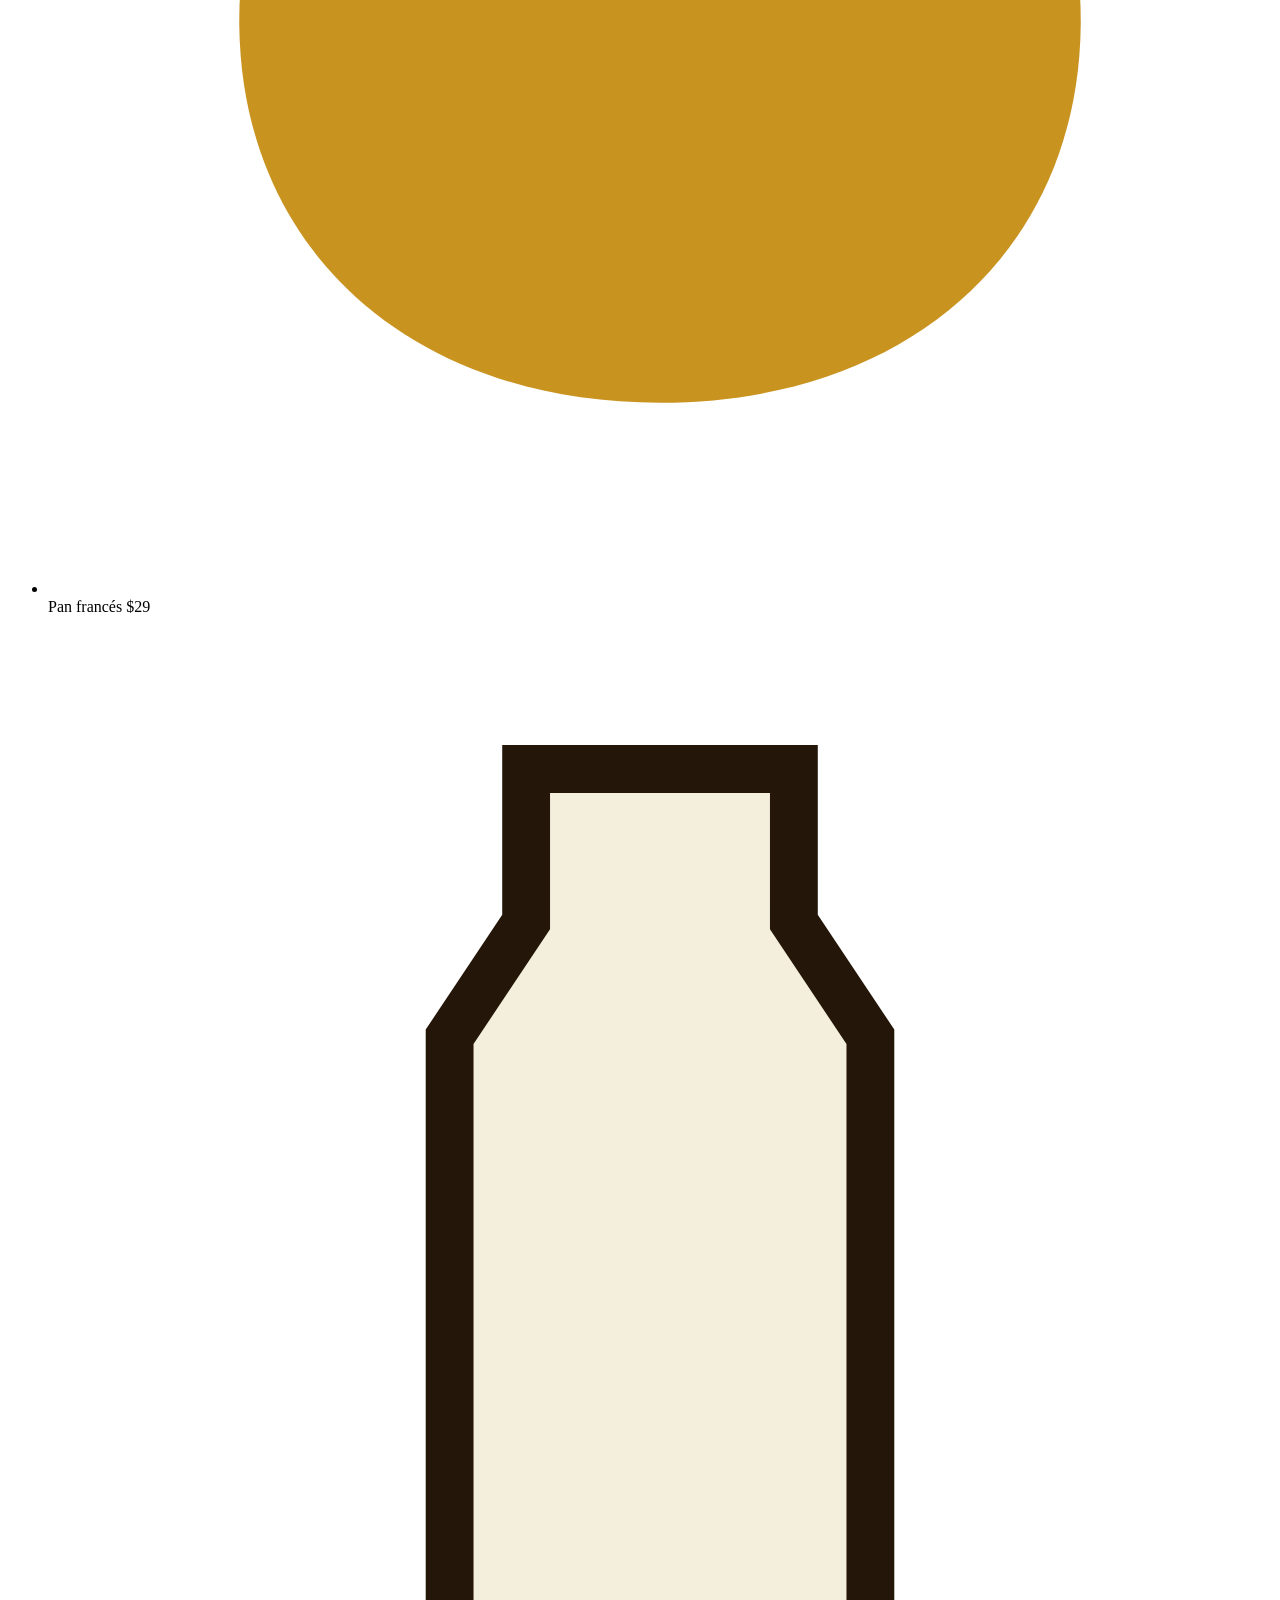
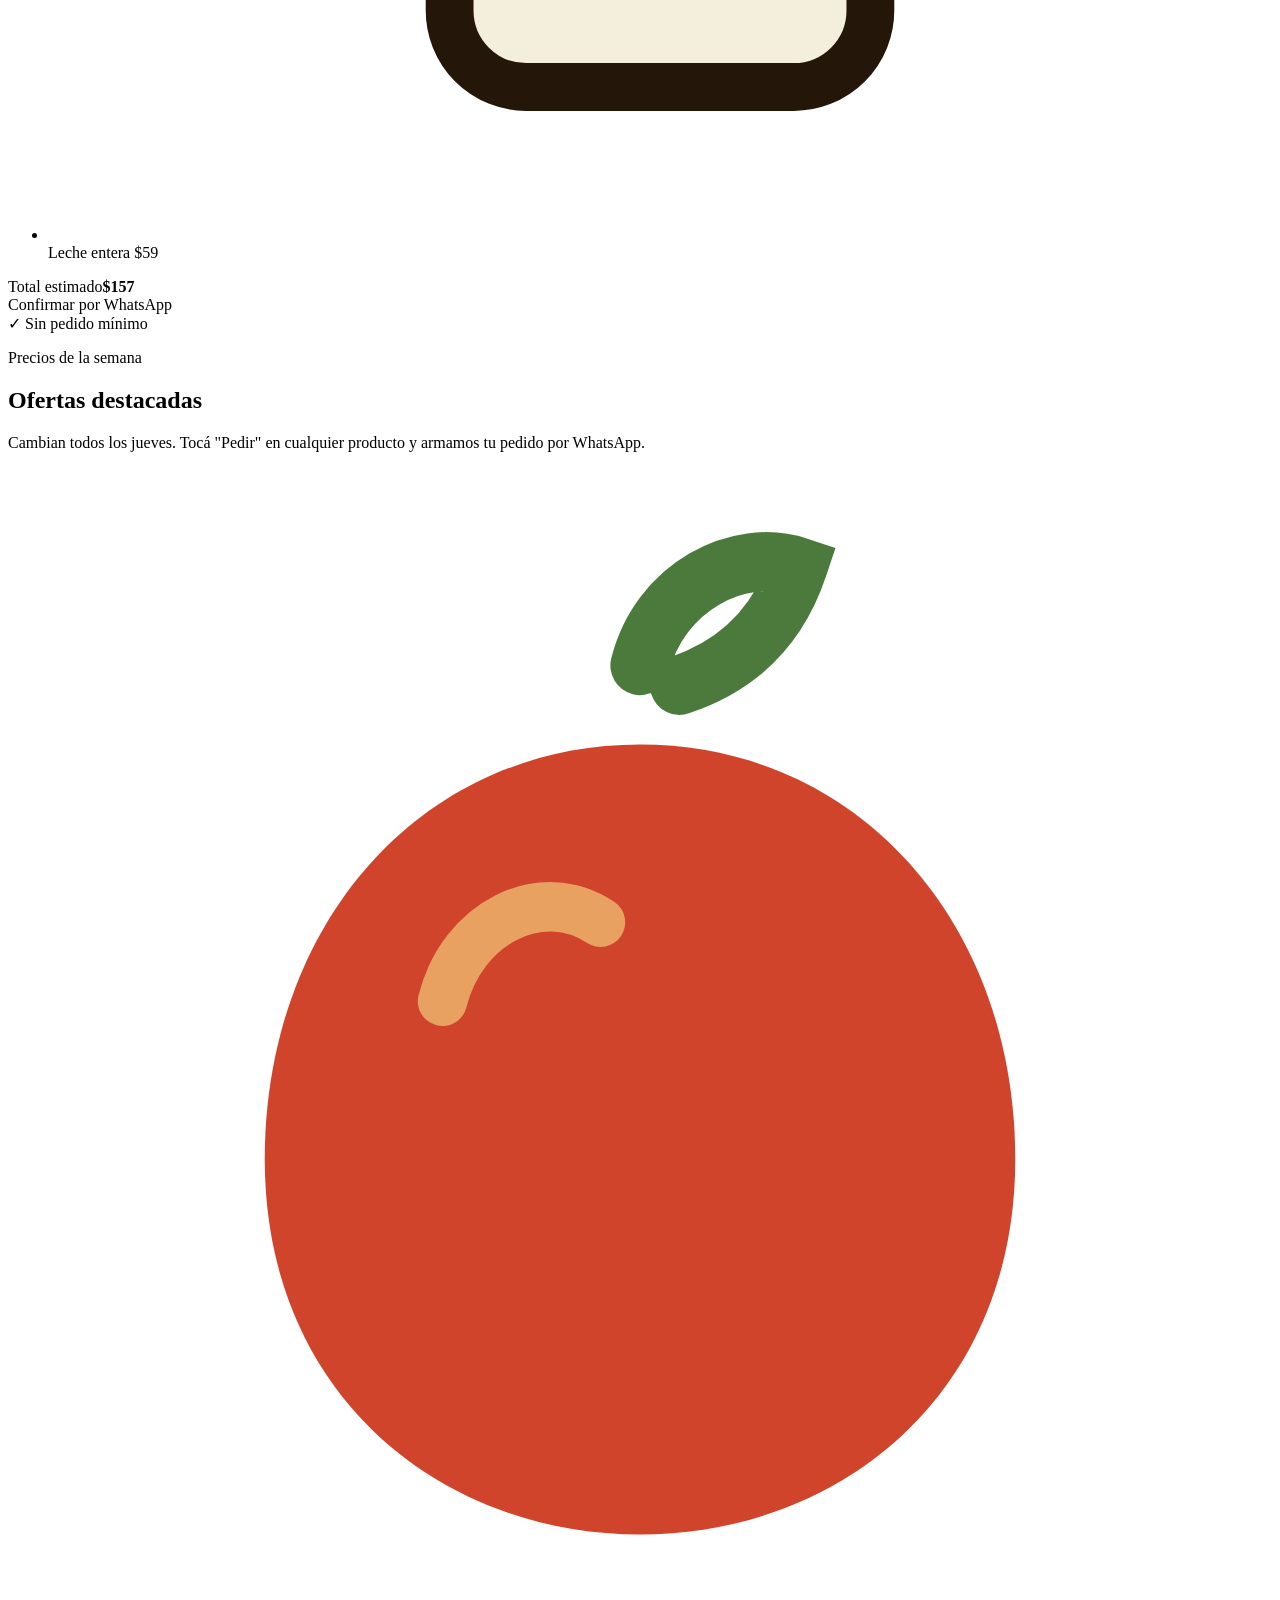
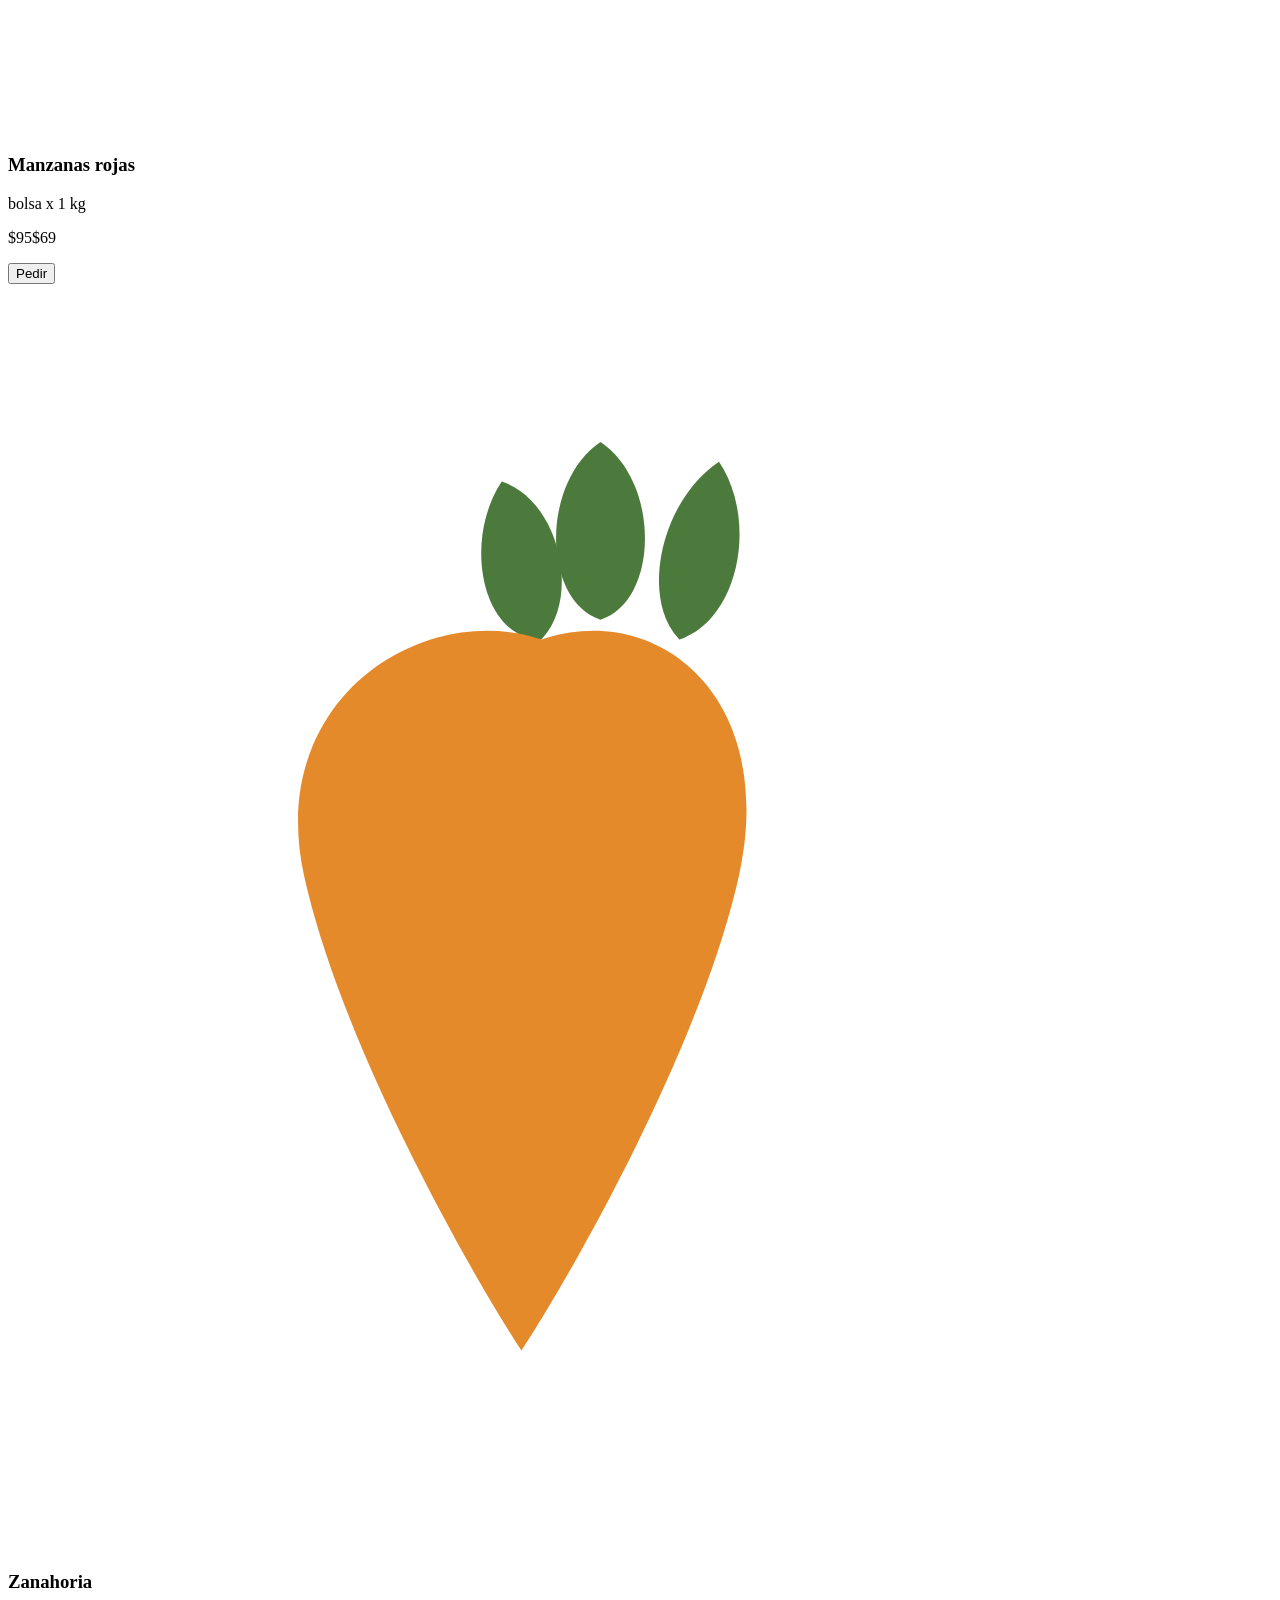
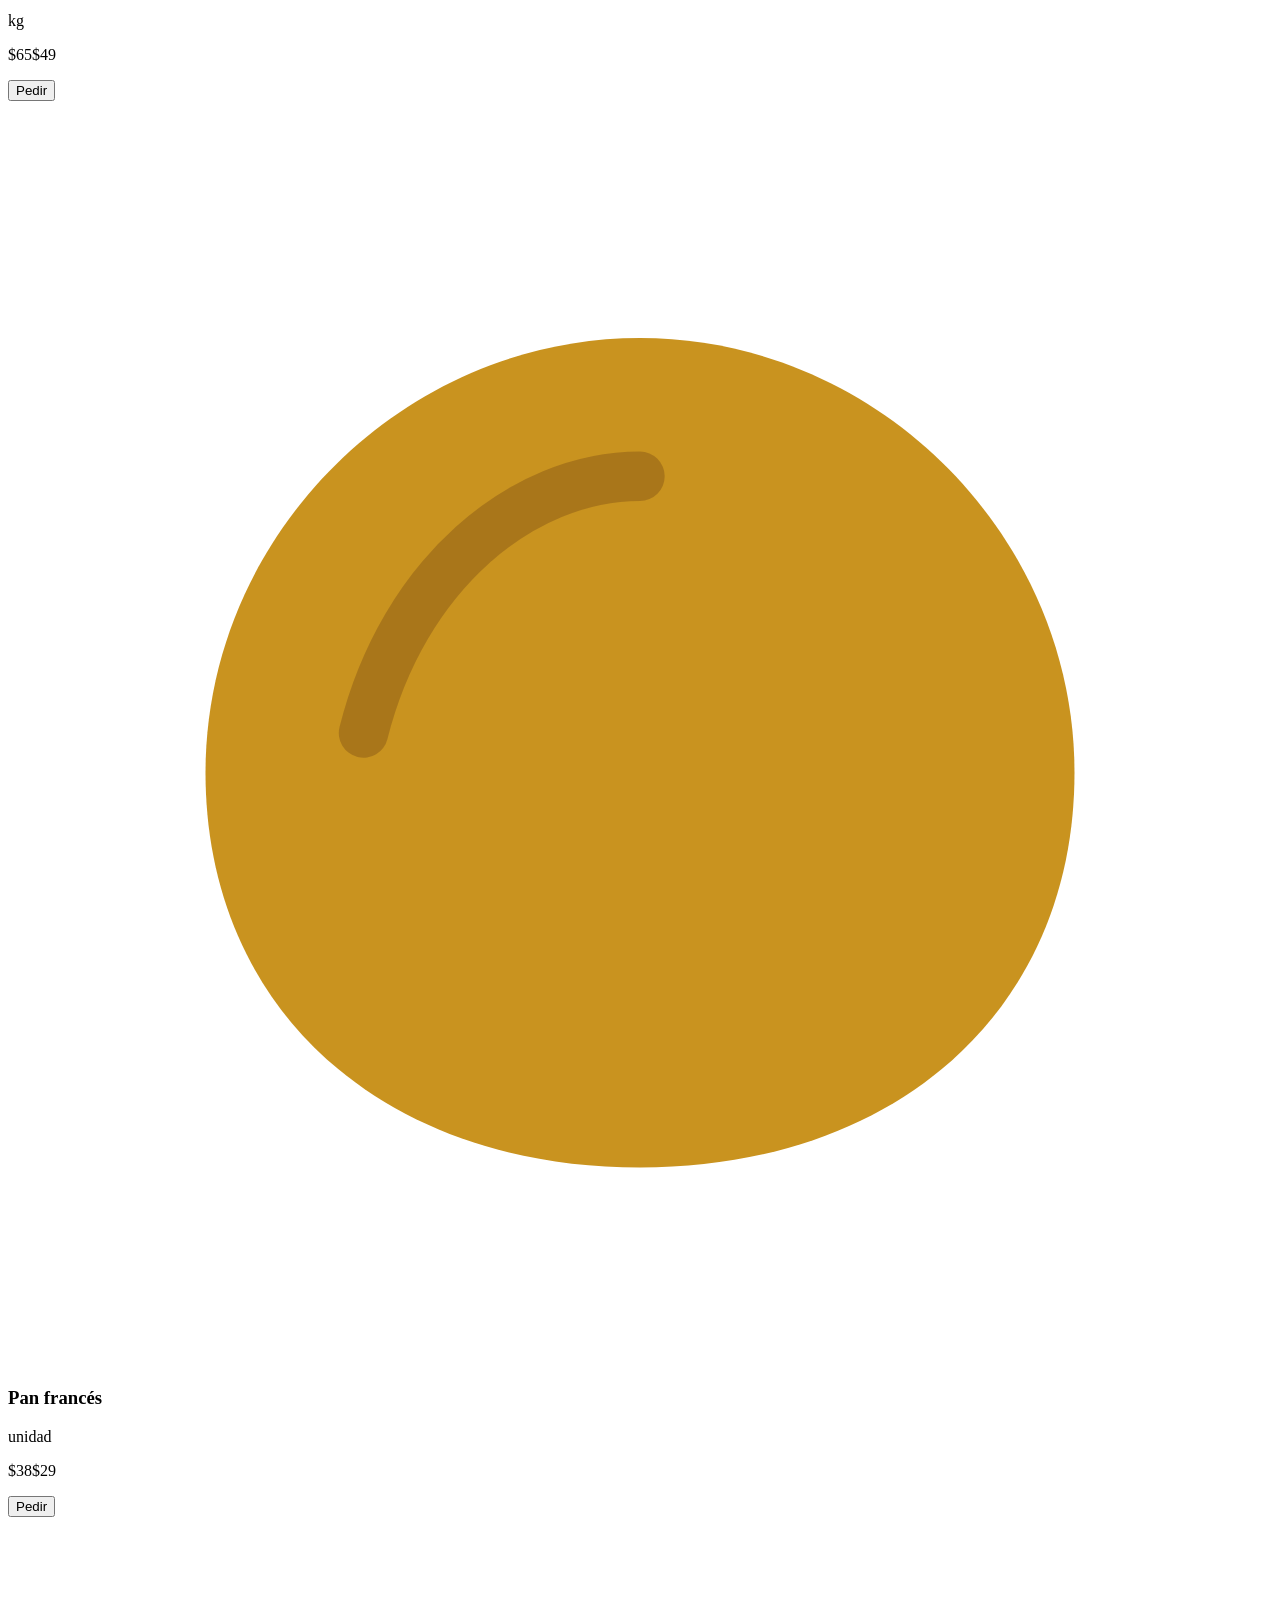
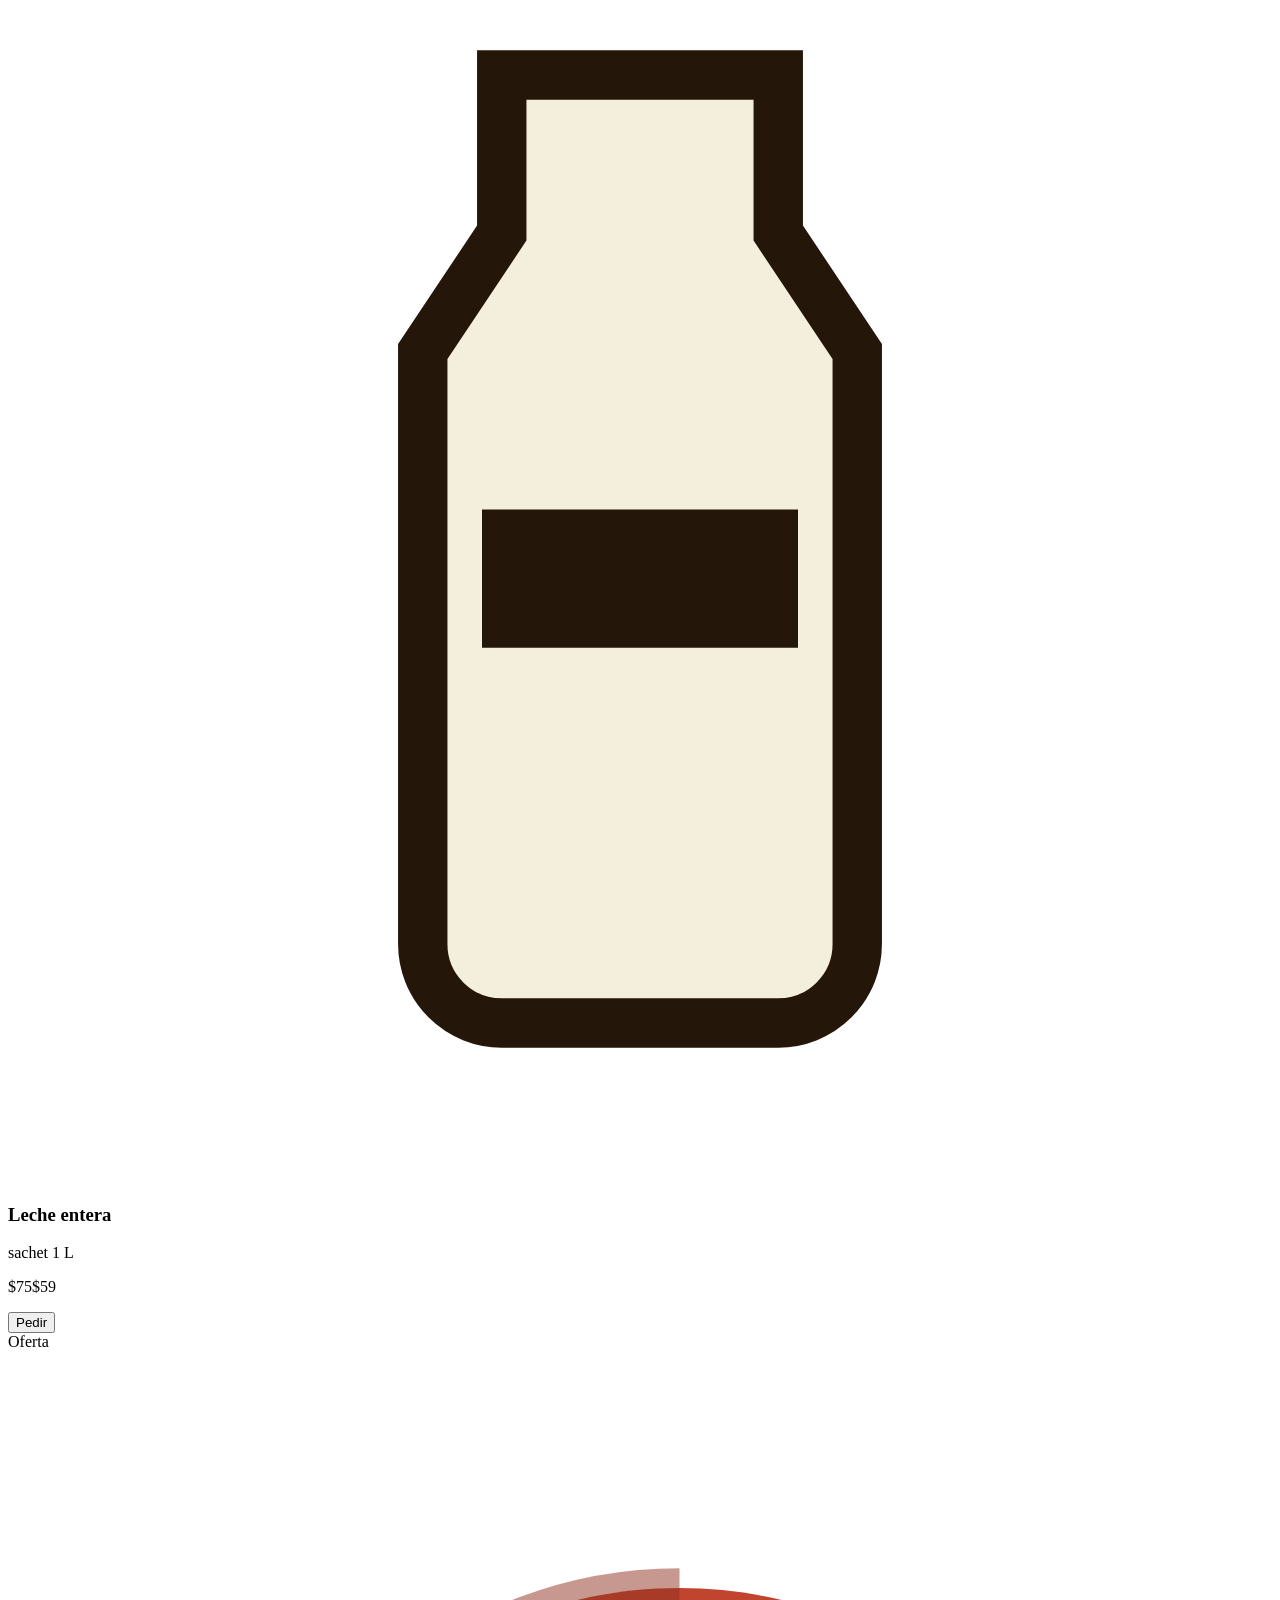
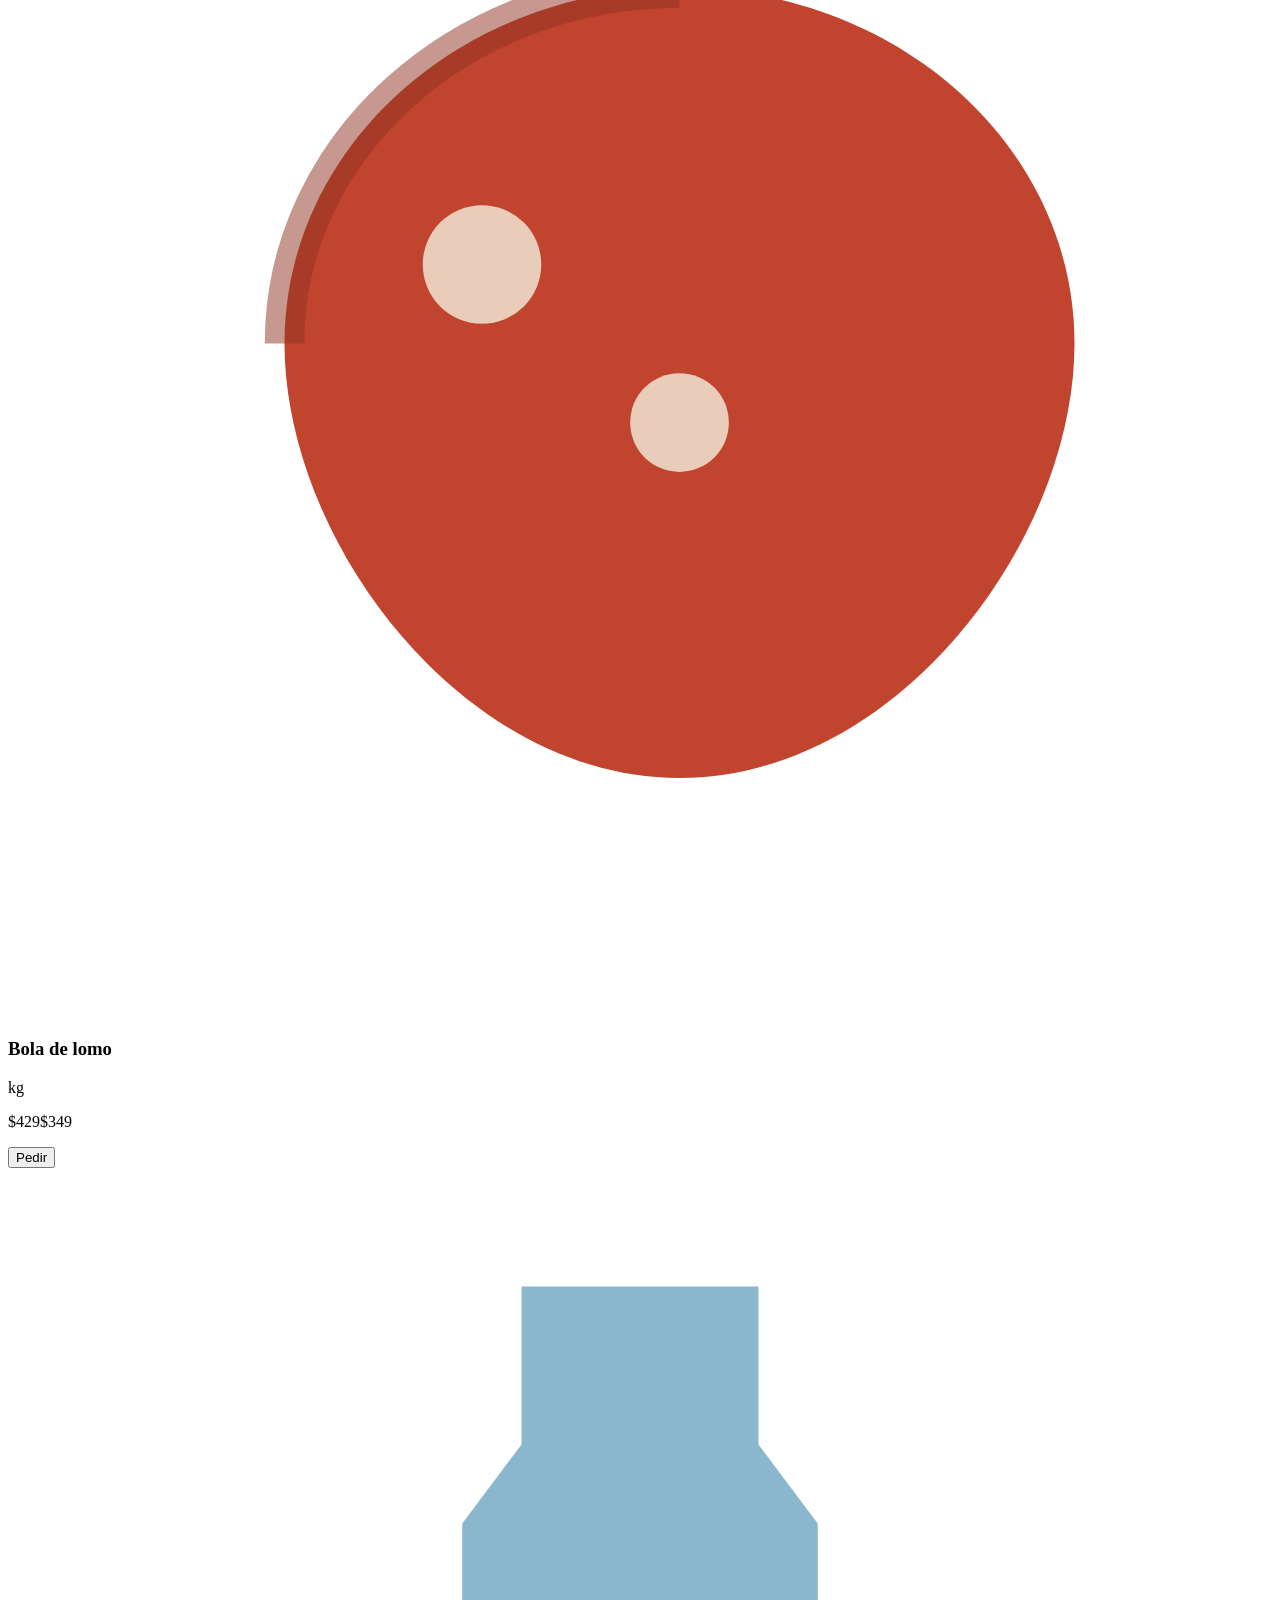
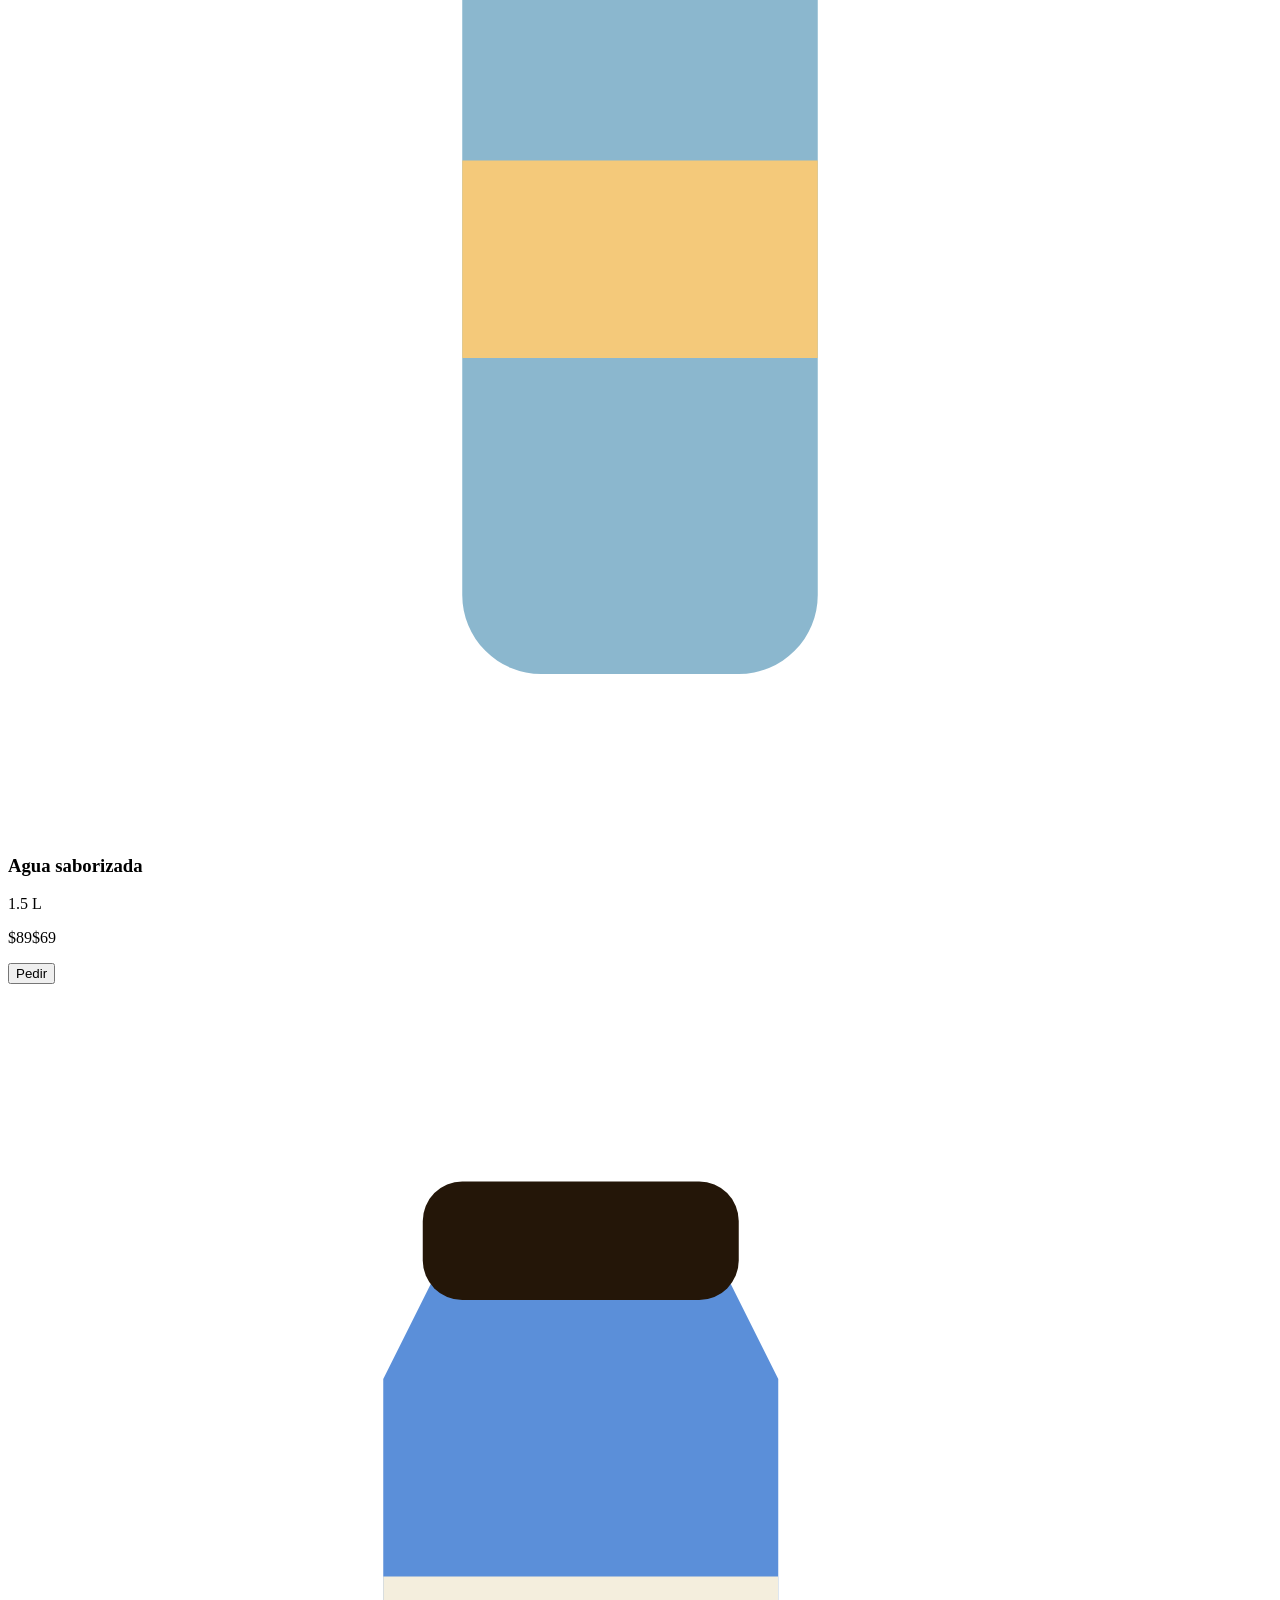
==== commit d379508c: "Rename index (1).html to index.html" ====
--- a/index.html
+++ b/index.html
@@ -66,23 +66,56 @@
         <g class="hero-rays" id="heroRays"></g>
       </svg>
     </div>
-    <div class="wrap hero-inner">
-      <p class="eyebrow">Tu barrio, tu almacén de confianza</p>
-      <h1>Todo lo fresco de <em>hoy</em>,<br>directo a tu puerta.</h1>
-      <p class="hero-lead">Frutas, verduras, carnicería, almacén y limpieza al precio de siempre. Elegís, nos escribís y te lo llevamos a casa el mismo día.</p>
-      <div class="hero-ctas">
-        <a href="https://wa.me/59899123456?text=Hola%20El%20Dorado%2C%20quiero%20hacer%20un%20pedido" class="btn btn-gold" target="_blank" rel="noopener">
-          <svg viewBox="0 0 24 24" width="18" height="18"><path fill="currentColor" d="M12 2a10 10 0 0 0-8.6 15.1L2 22l5-1.3A10 10 0 1 0 12 2zm0 18.2c-1.6 0-3.1-.4-4.4-1.2l-.3-.2-3 .8.8-2.9-.2-.3A8.2 8.2 0 1 1 12 20.2zm4.5-6.1c-.2-.1-1.5-.7-1.7-.8-.2-.1-.4-.1-.6.1-.2.2-.7.8-.8 1-.2.2-.3.2-.5.1-.2-.1-1-.4-1.9-1.2-.7-.6-1.2-1.4-1.3-1.6-.1-.2 0-.4.1-.5l.4-.4.2-.4c.1-.1.1-.3 0-.4-.1-.1-.6-1.4-.8-1.9-.2-.5-.4-.4-.6-.4h-.5c-.2 0-.4.1-.6.3-.2.2-.8.8-.8 1.9s.8 2.2.9 2.4c.1.2 1.6 2.5 3.9 3.4.5.2 1 .4 1.3.5.5.2 1 .1 1.4.1.4-.1 1.5-.6 1.6-1.1.2-.5.2-1 .1-1.1z"/></svg>
-          Pedir por WhatsApp
-        </a>
-        <a href="#ofertas" class="btn btn-ghost">Ver ofertas de la semana</a>
-      </div>
-      <ul class="hero-stats">
-        <li><strong>+30</strong><span>años en el barrio</span></li>
-        <li><strong>Hoy</strong><span>entregas en el día</span></li>
-        <li><strong>0</strong><span>costo mínimo de compra*</span></li>
-      </ul>
-      <p class="hero-note">*Consultá condiciones de envío por sucursal.</p>
+    <div class="hero-dots" aria-hidden="true"></div>
+
+    <div class="wrap hero-grid">
+      <div class="hero-inner">
+        <p class="hero-chip">🛵 Pedís hoy, llega hoy</p>
+        <h1>Tu supermercado,<br>a un <em>mensaje</em> de distancia.</h1>
+        <p class="hero-lead">Frutas, verduras, carnicería, almacén y limpieza al precio de siempre. Elegís, nos escribís y te lo llevamos a casa.</p>
+        <div class="hero-ctas">
+          <a href="https://wa.me/59899123456?text=Hola%20El%20Dorado%2C%20quiero%20hacer%20un%20pedido" class="btn btn-yellow" target="_blank" rel="noopener">
+            <svg viewBox="0 0 24 24" width="18" height="18"><path fill="currentColor" d="M12 2a10 10 0 0 0-8.6 15.1L2 22l5-1.3A10 10 0 1 0 12 2zm0 18.2c-1.6 0-3.1-.4-4.4-1.2l-.3-.2-3 .8.8-2.9-.2-.3A8.2 8.2 0 1 1 12 20.2zm4.5-6.1c-.2-.1-1.5-.7-1.7-.8-.2-.1-.4-.1-.6.1-.2.2-.7.8-.8 1-.2.2-.3.2-.5.1-.2-.1-1-.4-1.9-1.2-.7-.6-1.2-1.4-1.3-1.6-.1-.2 0-.4.1-.5l.4-.4.2-.4c.1-.1.1-.3 0-.4-.1-.1-.6-1.4-.8-1.9-.2-.5-.4-.4-.6-.4h-.5c-.2 0-.4.1-.6.3-.2.2-.8.8-.8 1.9s.8 2.2.9 2.4c.1.2 1.6 2.5 3.9 3.4.5.2 1 .4 1.3.5.5.2 1 .1 1.4.1.4-.1 1.5-.6 1.6-1.1.2-.5.2-1 .1-1.1z"/></svg>
+            Pedir por WhatsApp
+          </a>
+          <a href="#ofertas" class="btn btn-ghost">Ver ofertas de la semana</a>
+        </div>
+        <ul class="hero-stats">
+          <li><strong>+30</strong><span>años en el barrio</span></li>
+          <li><strong>Hoy</strong><span>entregas en el día</span></li>
+          <li><strong>6</strong><span>categorías completas</span></li>
+        </ul>
+      </div>
+
+      <div class="hero-mock" aria-hidden="true">
+        <div class="mock-chip mock-chip-1">🔥 Ofertas de la semana</div>
+        <div class="mock-card">
+          <div class="mock-head">
+            <span>Tu pedido</span>
+            <span class="mock-badge">Delivery hoy</span>
+          </div>
+          <ul class="mock-items">
+            <li>
+              <span class="mock-icon"><svg viewBox="0 0 64 64"><path d="M32 14c11 0 19 9 19 21 0 12-9 19-19 19S13 47 13 35c0-12 8-21 19-21z" fill="#D1442C"/></svg></span>
+              <span class="mock-name">Manzanas rojas</span>
+              <span class="mock-price">$69</span>
+            </li>
+            <li>
+              <span class="mock-icon"><svg viewBox="0 0 64 64"><path d="M10 34c0-12 10-22 22-22s22 10 22 22-9 20-22 20-22-8-22-20z" fill="#C9931F"/></svg></span>
+              <span class="mock-name">Pan francés</span>
+              <span class="mock-price">$29</span>
+            </li>
+            <li>
+              <span class="mock-icon"><svg viewBox="0 0 64 64"><path d="M25 8h14v8l4 6v30a4 4 0 0 1-4 4H25a4 4 0 0 1-4-4V22l4-6V8z" fill="#F4EEDD" stroke="#241608" stroke-width="2.5"/></svg></span>
+              <span class="mock-name">Leche entera</span>
+              <span class="mock-price">$59</span>
+            </li>
+          </ul>
+          <div class="mock-total"><span>Total estimado</span><strong>$157</strong></div>
+          <div class="mock-cta">Confirmar por WhatsApp</div>
+        </div>
+        <div class="mock-chip mock-chip-2">✓ Sin pedido mínimo</div>
+      </div>
     </div>
   </section>
 
@@ -115,7 +148,7 @@
           </span>
           <h3>Zanahoria</h3>
           <p class="tag-unit">kg</p>
-          <p class="tag-price">$49</p>
+          <p class="tag-price"><span class="old">$65</span>$49</p>
           <button class="tag-order" type="button">Pedir</button>
         </article>
 
@@ -126,18 +159,18 @@
           </span>
           <h3>Pan francés</h3>
           <p class="tag-unit">unidad</p>
-          <p class="tag-price">$8</p>
+          <p class="tag-price"><span class="old">$38</span>$29</p>
           <button class="tag-order" type="button">Pedir</button>
         </article>
 
         <article class="price-tag" data-product="Leche entera">
           <span class="tag-hole"></span>
           <span class="tag-icon">
-            <svg viewBox="0 0 64 64"><path d="M25 8h14v8l4 6v30a4 4 0 0 1-4 4H25a4 4 0 0 1-4-4V22l4-6V8z" fill="#F4EEDD" stroke="#2E4A3D" stroke-width="2.5"/><rect x="24" y="30" width="16" height="7" fill="#2E4A3D"/></svg>
+            <svg viewBox="0 0 64 64"><path d="M25 8h14v8l4 6v30a4 4 0 0 1-4 4H25a4 4 0 0 1-4-4V22l4-6V8z" fill="#F4EEDD" stroke="#241608" stroke-width="2.5"/><rect x="24" y="30" width="16" height="7" fill="#241608"/></svg>
           </span>
           <h3>Leche entera</h3>
           <p class="tag-unit">sachet 1 L</p>
-          <p class="tag-price">$59</p>
+          <p class="tag-price"><span class="old">$75</span>$59</p>
           <button class="tag-order" type="button">Pedir</button>
         </article>
 
@@ -160,18 +193,18 @@
           </span>
           <h3>Agua saborizada</h3>
           <p class="tag-unit">1.5 L</p>
-          <p class="tag-price">$65</p>
+          <p class="tag-price"><span class="old">$89</span>$69</p>
           <button class="tag-order" type="button">Pedir</button>
         </article>
 
         <article class="price-tag" data-product="Detergente">
           <span class="tag-hole"></span>
           <span class="tag-icon">
-            <svg viewBox="0 0 64 64"><path d="M22 14h14l3 6v34a3 3 0 0 1-3 3H22a3 3 0 0 1-3-3V20l3-6z" fill="#5B8FD9"/><rect x="21" y="10" width="16" height="6" rx="2" fill="#2E4A3D"/><rect x="19" y="30" width="20" height="8" fill="#F4EEDD"/></svg>
+            <svg viewBox="0 0 64 64"><path d="M22 14h14l3 6v34a3 3 0 0 1-3 3H22a3 3 0 0 1-3-3V20l3-6z" fill="#5B8FD9"/><rect x="21" y="10" width="16" height="6" rx="2" fill="#241608"/><rect x="19" y="30" width="20" height="8" fill="#F4EEDD"/></svg>
           </span>
           <h3>Detergente</h3>
           <p class="tag-unit">750 ml</p>
-          <p class="tag-price">$119</p>
+          <p class="tag-price"><span class="old">$159</span>$119</p>
           <button class="tag-order" type="button">Pedir</button>
         </article>
 
@@ -182,7 +215,7 @@
           </span>
           <h3>Café molido</h3>
           <p class="tag-unit">500 g</p>
-          <p class="tag-price">$189</p>
+          <p class="tag-price"><span class="old">$239</span>$189</p>
           <button class="tag-order" type="button">Pedir</button>
         </article>
 
@@ -191,9 +224,9 @@
   </section>
 
   <!-- ============ CATEGORIAS ============ -->
-  <section class="categorias dark-block" id="categorias">
+  <section class="categorias" id="categorias">
     <div class="wrap">
-      <div class="section-head light">
+      <div class="section-head">
         <p class="eyebrow">Un poco de todo</p>
         <h2>Recorré las categorías</h2>
         <p>Contanos qué categoría te interesa y te pasamos la lista completa de productos y precios por WhatsApp.</p>
@@ -220,7 +253,7 @@
           <span>Panadería</span>
         </a>
         <a class="cat-card" href="https://wa.me/59899123456?text=Hola%2C%20quiero%20la%20lista%20de%20Limpieza" target="_blank" rel="noopener">
-          <svg viewBox="0 0 64 64"><path d="M22 14h14l3 6v34a3 3 0 0 1-3 3H22a3 3 0 0 1-3-3V20l3-6z" fill="#5B8FD9"/><rect x="21" y="10" width="16" height="6" rx="2" fill="#2E4A3D"/></svg>
+          <svg viewBox="0 0 64 64"><path d="M22 14h14l3 6v34a3 3 0 0 1-3 3H22a3 3 0 0 1-3-3V20l3-6z" fill="#5B8FD9"/><rect x="21" y="10" width="16" height="6" rx="2" fill="#241608"/></svg>
           <span>Limpieza</span>
         </a>
       </div>
@@ -299,7 +332,7 @@
           <svg viewBox="0 0 24 24" width="22" height="22"><path fill="currentColor" d="M6.6 10.8c1.4 2.8 3.8 5.1 6.6 6.6l2.2-2.2c.3-.3.7-.4 1-.2 1.1.4 2.3.6 3.6.6.6 0 1 .4 1 1V20c0 .6-.4 1-1 1-9.4 0-17-7.6-17-17 0-.6.4-1 1-1h3.5c.6 0 1 .4 1 1 0 1.3.2 2.5.6 3.6.1.4 0 .8-.2 1L6.6 10.8z"/></svg>
           099 123 456
         </button>
-        <a class="btn btn-gold" href="https://wa.me/59899123456?text=Hola%20El%20Dorado" target="_blank" rel="noopener">Escribir por WhatsApp</a>
+        <a class="btn btn-yellow" href="https://wa.me/59899123456?text=Hola%20El%20Dorado" target="_blank" rel="noopener">Escribir por WhatsApp</a>
         <p class="copy-toast" id="copyToast" aria-live="polite"></p>
       </div>
       <div class="contacto-map" aria-hidden="true">
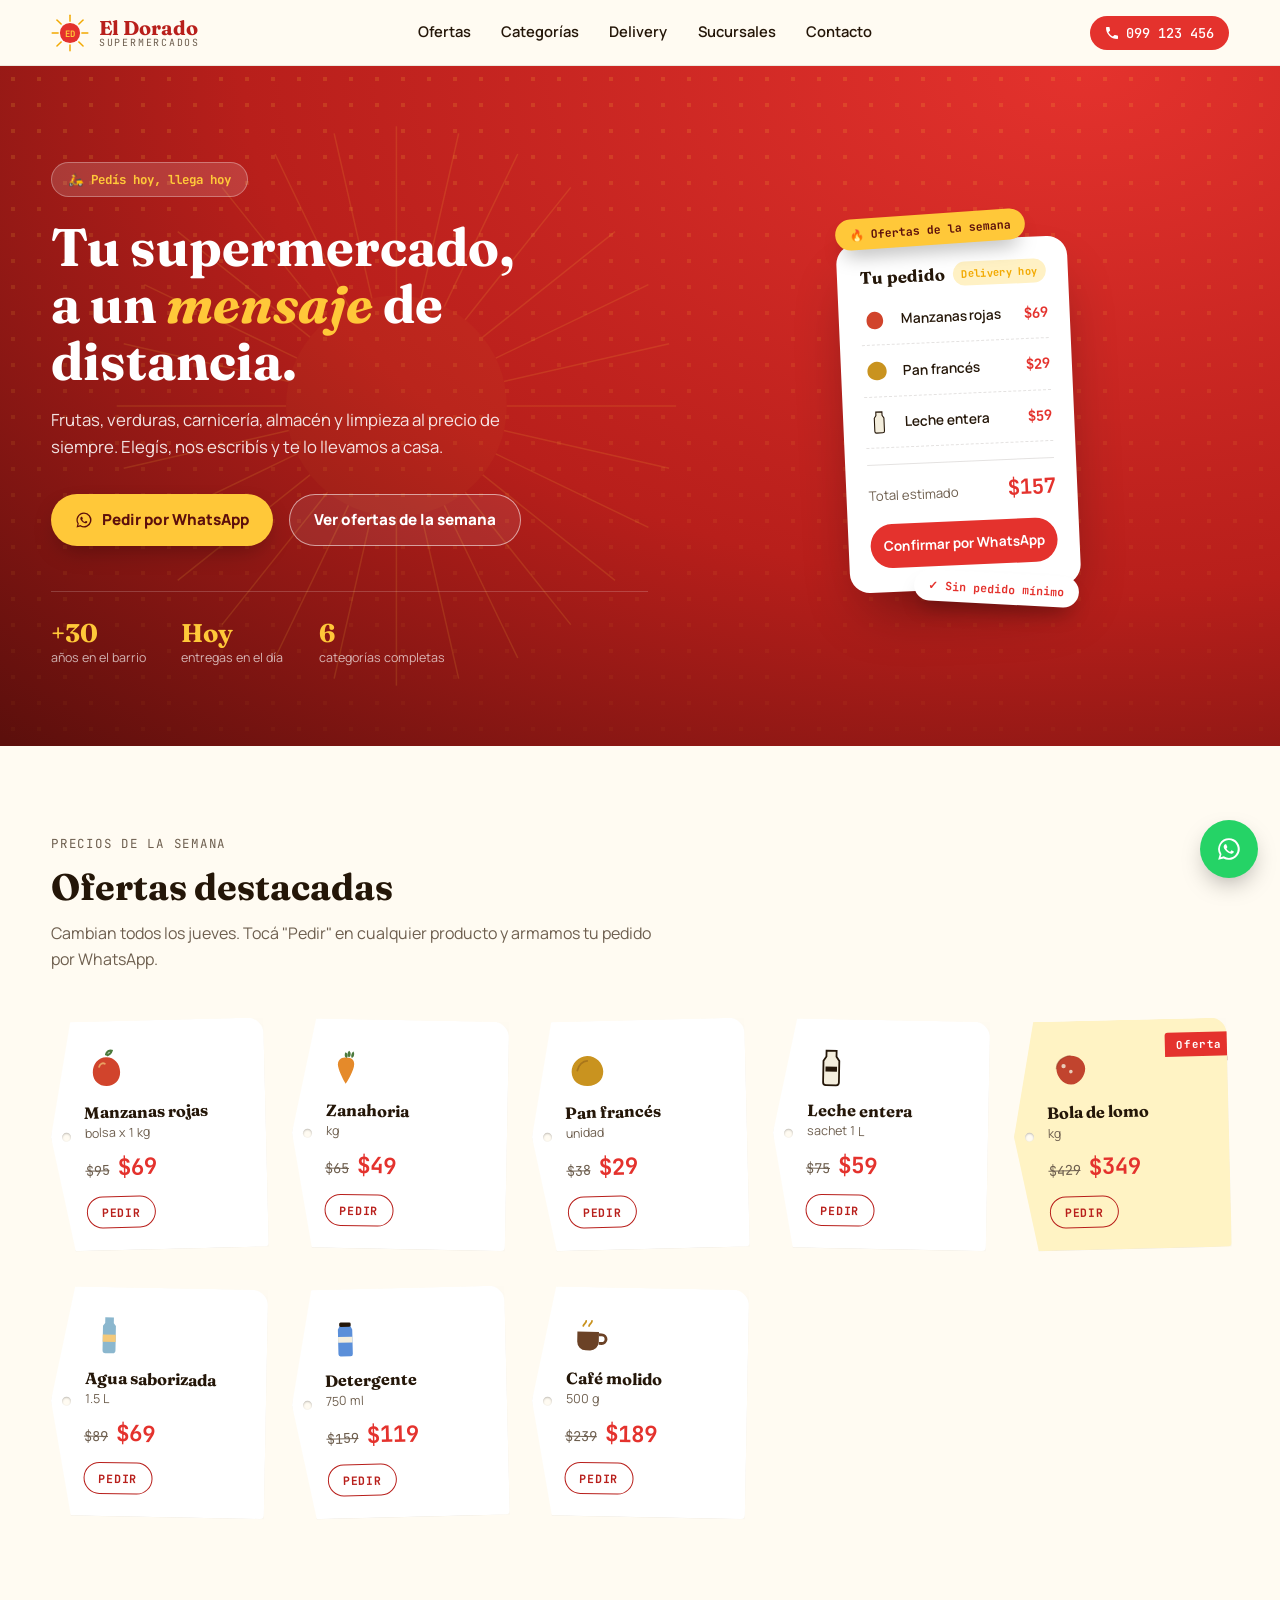
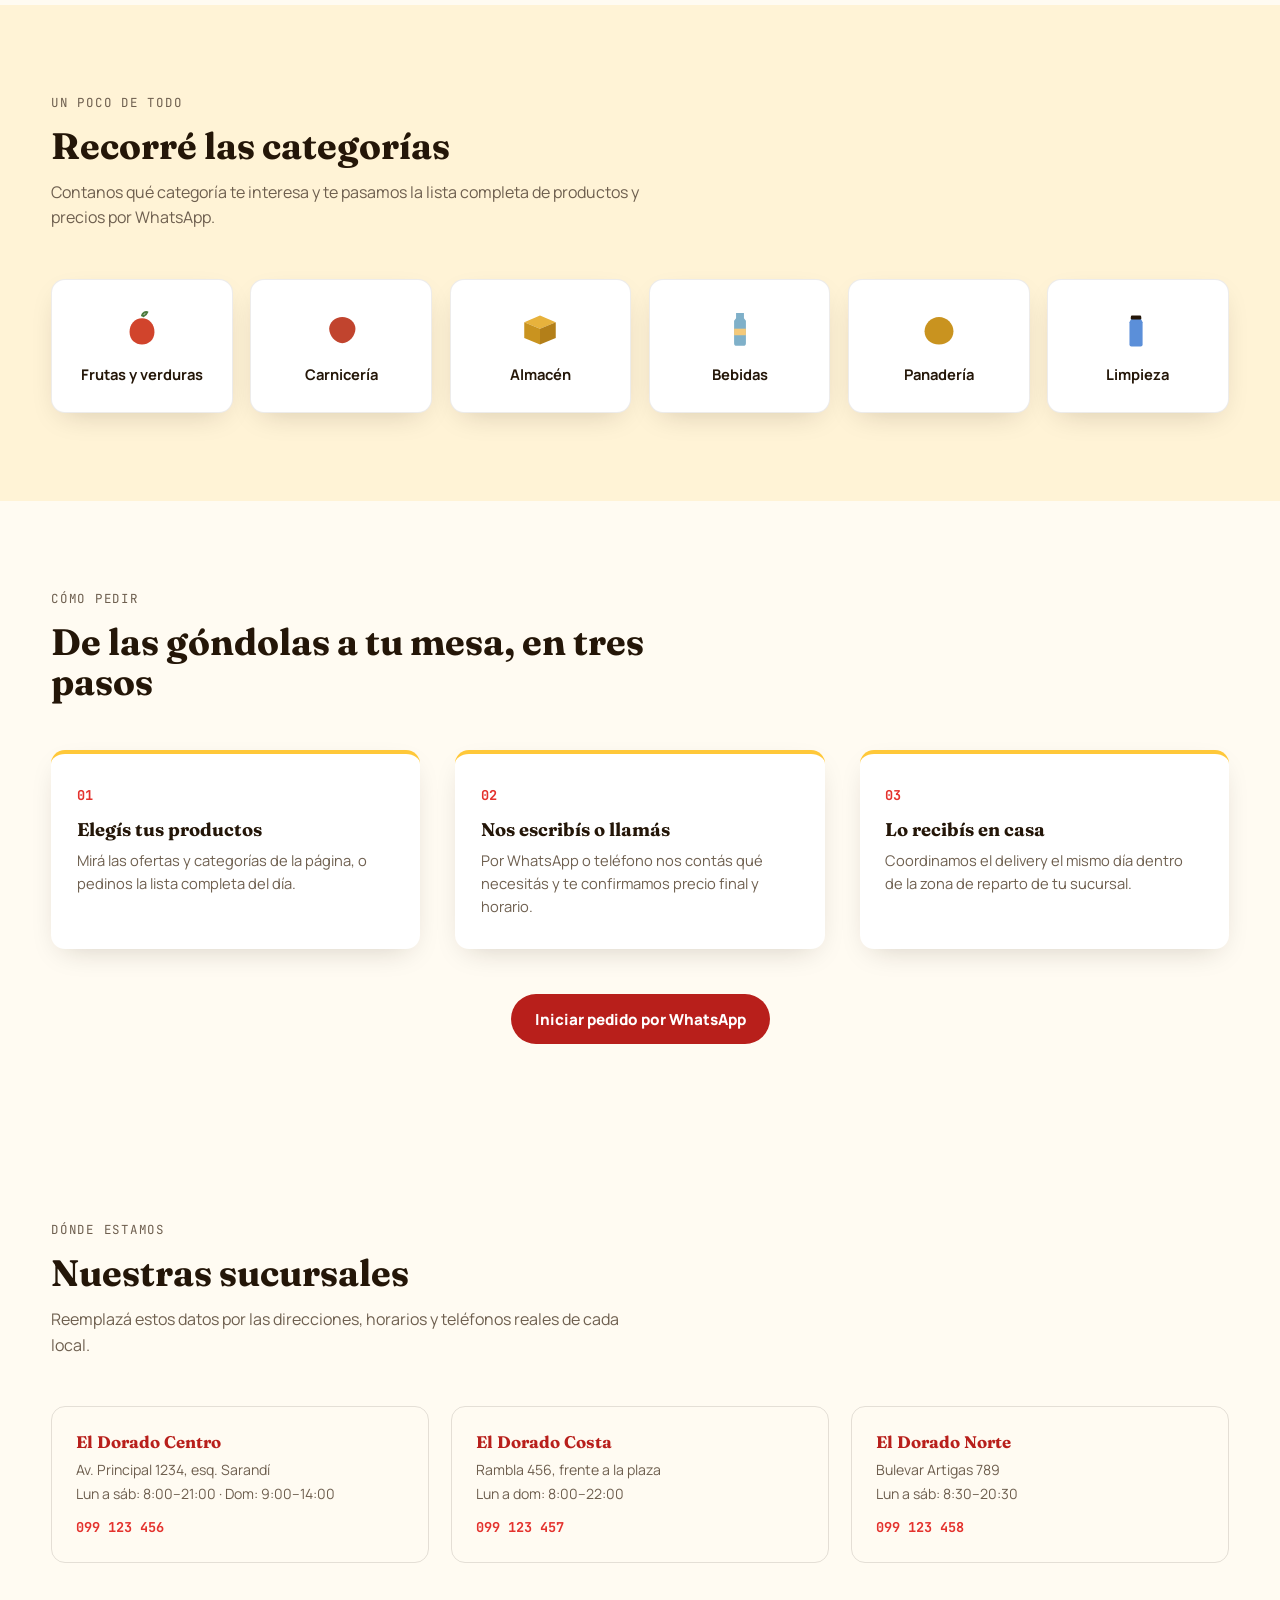
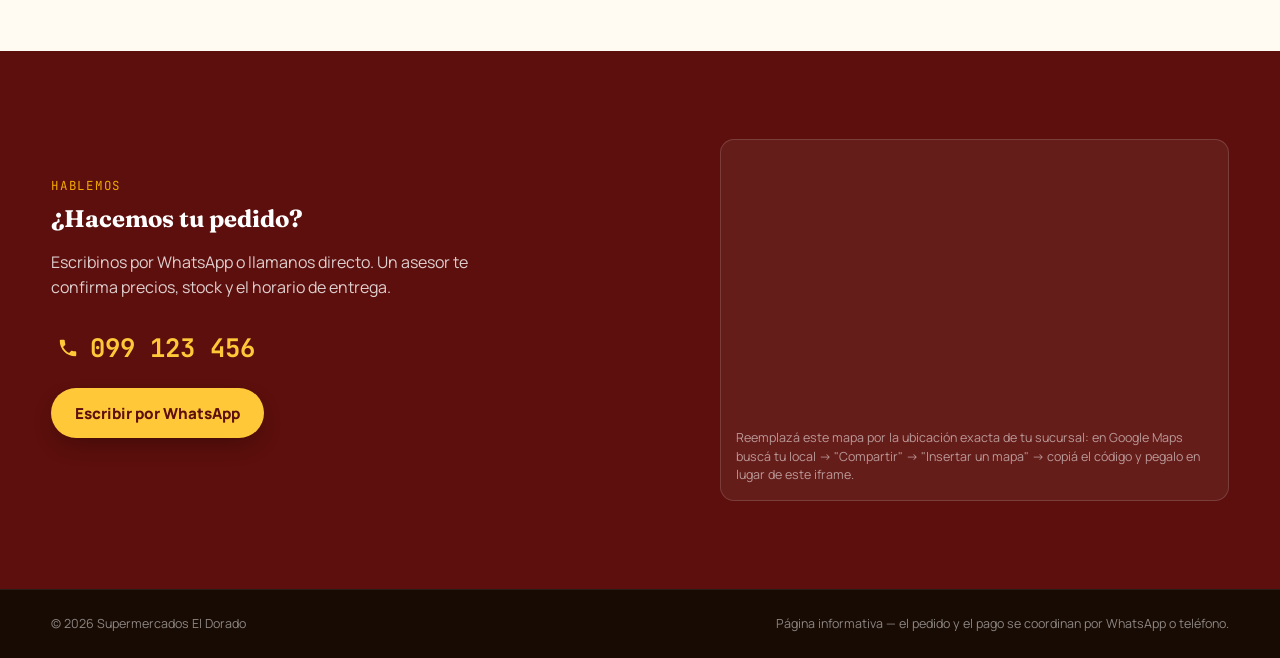
==== commit a0e8f904: "Add files via upload" ====
--- a/index.html
+++ b/index.html
@@ -335,14 +335,14 @@
         <a class="btn btn-yellow" href="https://wa.me/59899123456?text=Hola%20El%20Dorado" target="_blank" rel="noopener">Escribir por WhatsApp</a>
         <p class="copy-toast" id="copyToast" aria-live="polite"></p>
       </div>
-      <div class="contacto-map" aria-hidden="true">
-        <svg viewBox="0 0 300 220">
-          <rect width="300" height="220" rx="14" fill="#0F281F"/>
-          <path d="M0 150 L60 130 L110 160 L170 120 L220 150 L300 110" stroke="#E7B23C" stroke-width="3" fill="none" opacity=".5"/>
-          <circle cx="170" cy="120" r="7" fill="#E7B23C"/>
-          <circle cx="170" cy="120" r="14" fill="none" stroke="#E7B23C" stroke-width="2" opacity=".5"/>
-        </svg>
-        <p>Insertá aquí tu mapa embebido (Google Maps → Compartir → Insertar HTML) apuntando a tu sucursal principal.</p>
+      <div class="contacto-map">
+        <iframe
+          src="https://www.google.com/maps?q=Plaza%20San%20Fernando%2C%20Maldonado%2C%20Uruguay&output=embed"
+          width="100%" height="260" style="border:0; border-radius:10px;"
+          allowfullscreen loading="lazy" referrerpolicy="no-referrer-when-downgrade"
+          title="Ubicación de El Dorado en Maldonado">
+        </iframe>
+        <p>Reemplazá este mapa por la ubicación exacta de tu sucursal: en Google Maps buscá tu local → "Compartir" → "Insertar un mapa" → copiá el código y pegalo en lugar de este iframe.</p>
       </div>
     </div>
   </section>
--- a/style.css
+++ b/style.css
@@ -0,0 +1,432 @@
+/* =========================================================
+   EL DORADO — supermercados
+   Paleta: rojo vibrante + amarillo dorado + crema cálido
+   Tipografía: Fraunces (display) / Manrope (texto) / JetBrains Mono (precios)
+   ========================================================= */
+
+:root{
+  --rojo-900:#5C0F0C;
+  --rojo-800:#B81F1B;
+  --rojo-700:#E4322D;
+  --amarillo:#FFC839;
+  --amarillo-deep:#F2A900;
+  --terracota:#C21F1A;
+  --crema:#FFFBF2;
+  --papel:#FFFFFF;
+  --tinta:#241608;
+  --tinta-suave:#6E5F4F;
+
+  --display: "Fraunces", Georgia, serif;
+  --body: "Manrope", system-ui, sans-serif;
+  --mono: "JetBrains Mono", ui-monospace, monospace;
+
+  --radius: 14px;
+  --shadow-soft: 0 10px 30px -12px rgba(36,22,8,.22);
+}
+
+*,*::before,*::after{ box-sizing:border-box; }
+html{ scroll-behavior:smooth; }
+body{
+  margin:0;
+  font-family:var(--body);
+  color:var(--tinta);
+  background:var(--crema);
+  -webkit-font-smoothing:antialiased;
+}
+img,svg{ display:block; max-width:100%; }
+a{ color:inherit; text-decoration:none; }
+ul,ol{ list-style:none; margin:0; padding:0; }
+h1,h2,h3{ font-family:var(--display); font-weight:700; margin:0; line-height:1.08; }
+p{ margin:0; }
+button{ font:inherit; cursor:pointer; border:none; background:none; color:inherit; }
+
+.wrap{
+  width:min(1180px, 92vw);
+  margin-inline:auto;
+}
+
+@media (prefers-reduced-motion: reduce){
+  *{ animation-duration:.001ms !important; animation-iteration-count:1 !important; transition-duration:.001ms !important; scroll-behavior:auto !important; }
+}
+
+:focus-visible{
+  outline:3px solid var(--amarillo);
+  outline-offset:3px;
+}
+
+.eyebrow{
+  font-family:var(--mono);
+  font-size:.78rem;
+  letter-spacing:.14em;
+  text-transform:uppercase;
+  color:var(--amarillo-deep);
+  margin:0 0 .8rem;
+}
+.eyebrow-dark{ color:var(--rojo-700); }
+
+/* =============== HEADER =============== */
+.site-header{
+  position:sticky; top:0; z-index:100;
+  background:rgba(255,251,242,.9);
+  backdrop-filter:blur(10px);
+  border-bottom:1px solid rgba(36,22,8,.08);
+  transition:box-shadow .25s ease, background .25s ease;
+}
+.site-header.scrolled{ box-shadow:var(--shadow-soft); }
+
+.header-row{
+  display:flex; align-items:center; justify-content:space-between;
+  padding:.85rem 0;
+}
+.logo{ display:flex; align-items:center; gap:.6rem; }
+.logo-mark svg{ width:38px; height:38px; }
+.sun-body{ fill:var(--rojo-700); }
+.sun-letters{ font-family:var(--mono); font-size:15px; font-weight:700; fill:var(--amarillo); }
+.sun-rays line{ stroke:var(--amarillo-deep); stroke-width:2.5; stroke-linecap:round; transform-origin:32px 32px; }
+.logo-text{
+  display:flex; flex-direction:column; line-height:1.05;
+  font-family:var(--display); font-weight:700; font-size:1.25rem; color:var(--rojo-800);
+}
+.logo-text em{
+  font-style:normal; font-family:var(--mono); font-weight:400; font-size:.62rem;
+  letter-spacing:.18em; text-transform:uppercase; color:var(--tinta-suave);
+}
+
+.main-nav{ display:flex; gap:1.9rem; }
+.main-nav a{
+  font-size:.92rem; font-weight:600; color:var(--tinta);
+  position:relative; padding-bottom:3px;
+}
+.main-nav a::after{
+  content:""; position:absolute; left:0; right:0; bottom:0; height:2px;
+  background:var(--rojo-700); transform:scaleX(0); transform-origin:left;
+  transition:transform .2s ease;
+}
+.main-nav a:hover::after{ transform:scaleX(1); }
+
+.header-actions{ display:flex; align-items:center; gap:.9rem; }
+.phone-pill{
+  display:flex; align-items:center; gap:.4rem;
+  font-family:var(--mono); font-size:.85rem; font-weight:500;
+  background:var(--rojo-700); color:#fff;
+  padding:.5rem .9rem; border-radius:999px;
+  transition:background .2s ease;
+}
+.phone-pill:hover{ background:var(--rojo-800); }
+
+.nav-toggle{
+  display:none; flex-direction:column; gap:5px; padding:.4rem;
+}
+.nav-toggle span{ width:22px; height:2px; background:var(--tinta); border-radius:2px; transition:transform .25s ease, opacity .25s ease; }
+
+/* =============== BUTTONS =============== */
+.btn{
+  display:inline-flex; align-items:center; gap:.55rem;
+  font-family:var(--body); font-weight:800; font-size:.95rem;
+  padding:.9rem 1.5rem; border-radius:999px;
+  transition:transform .18s ease, box-shadow .18s ease, background .18s ease;
+}
+.btn:hover{ transform:translateY(-2px); }
+.btn-yellow{ background:var(--amarillo); color:var(--rojo-900); box-shadow:0 10px 24px -8px rgba(0,0,0,.35); }
+.btn-yellow:hover{ background:#FFD966; }
+.btn-ghost{ background:rgba(255,255,255,.08); color:#fff; border:1.5px solid rgba(255,255,255,.55); }
+.btn-ghost:hover{ border-color:var(--amarillo); color:var(--amarillo); background:rgba(255,255,255,.14); }
+.btn-dark{ background:var(--rojo-800); color:#fff; }
+.btn-dark:hover{ background:var(--rojo-900); }
+
+/* =============== HERO (estilo app de delivery) =============== */
+.hero{
+  position:relative; overflow:hidden;
+  background:radial-gradient(120% 140% at 85% 0%, var(--rojo-700) 0%, var(--rojo-800) 55%, var(--rojo-900) 100%);
+  color:#fff;
+  padding:6rem 0 5rem;
+}
+.hero-dots{
+  position:absolute; inset:0; pointer-events:none; opacity:.16;
+  background-image:radial-gradient(var(--amarillo) 2.5px, transparent 2.5px);
+  background-size:26px 26px;
+  mask-image:linear-gradient(180deg, black, rgba(0,0,0,.2));
+}
+.hero-sunburst{
+  position:absolute; top:50%; left:8%; translate:0 -50%;
+  width:46vw; max-width:620px; opacity:.28; pointer-events:none;
+}
+.hero-rays line{ stroke:var(--amarillo); stroke-width:2; opacity:.5; transform-origin:400px 400px; }
+.sun-core{ fill:var(--amarillo); opacity:.12; }
+
+.hero-grid{
+  position:relative;
+  display:grid; grid-template-columns:1.05fr .95fr; gap:2.5rem; align-items:center;
+}
+
+.hero-chip{
+  display:inline-flex; align-items:center; gap:.4rem;
+  background:rgba(255,255,255,.14); border:1px solid rgba(255,255,255,.3);
+  color:var(--amarillo);
+  font-family:var(--mono); font-size:.78rem; font-weight:700;
+  padding:.5rem 1rem; border-radius:999px; margin-bottom:1.3rem;
+}
+.hero h1{ font-size:clamp(2.2rem, 4.4vw, 3.3rem); }
+.hero h1 em{ font-style:italic; color:var(--amarillo); }
+.hero-lead{
+  margin-top:1.1rem; font-size:1.05rem; line-height:1.6; color:rgba(255,255,255,.88);
+  max-width:32rem;
+}
+.hero-ctas{ display:flex; flex-wrap:wrap; gap:1rem; margin-top:2.1rem; }
+
+.hero-stats{
+  display:flex; gap:2.2rem; margin-top:2.8rem;
+  padding-top:1.6rem; border-top:1px solid rgba(255,255,255,.18);
+}
+.hero-stats li{ display:flex; flex-direction:column; }
+.hero-stats strong{ font-family:var(--display); font-size:1.6rem; color:var(--amarillo); }
+.hero-stats span{ font-size:.78rem; color:rgba(255,255,255,.68); }
+
+/* --- tarjeta "app" del hero --- */
+.hero-mock{ position:relative; justify-self:center; }
+.mock-card{
+  width:min(340px, 100%);
+  background:var(--papel); color:var(--tinta);
+  border-radius:20px; padding:1.4rem 1.4rem 1.5rem;
+  box-shadow:0 30px 60px -20px rgba(0,0,0,.45);
+  transform:rotate(-2.5deg);
+}
+.mock-head{
+  display:flex; align-items:center; justify-content:space-between;
+  font-family:var(--display); font-weight:700; font-size:1.05rem;
+  margin-bottom:1rem;
+}
+.mock-badge{
+  font-family:var(--mono); font-size:.66rem; font-weight:700;
+  background:#FFF1C4; color:var(--amarillo-deep);
+  padding:.3rem .55rem; border-radius:999px; letter-spacing:.03em;
+}
+.mock-items{ display:flex; flex-direction:column; gap:.7rem; }
+.mock-items li{
+  display:flex; align-items:center; gap:.7rem;
+  padding-bottom:.7rem; border-bottom:1px dashed rgba(36,22,8,.12);
+}
+.mock-icon{ width:28px; height:28px; flex-shrink:0; }
+.mock-name{ flex:1; font-size:.86rem; font-weight:600; }
+.mock-price{ font-family:var(--mono); font-weight:700; font-size:.88rem; color:var(--rojo-700); }
+.mock-total{
+  display:flex; justify-content:space-between; align-items:baseline;
+  margin-top:1rem; padding-top:.9rem; border-top:1px solid rgba(36,22,8,.12);
+}
+.mock-total span{ font-size:.82rem; color:var(--tinta-suave); }
+.mock-total strong{ font-family:var(--mono); font-size:1.3rem; color:var(--rojo-700); }
+.mock-cta{
+  margin-top:1.1rem; text-align:center;
+  background:var(--rojo-700); color:#fff;
+  font-weight:700; font-size:.85rem;
+  padding:.8rem; border-radius:999px;
+}
+.mock-chip{
+  position:absolute; z-index:2;
+  background:var(--amarillo); color:var(--rojo-900);
+  font-family:var(--mono); font-weight:700; font-size:.72rem;
+  padding:.5rem .9rem; border-radius:999px;
+  box-shadow:0 12px 20px -8px rgba(0,0,0,.35);
+}
+.mock-chip-1{ top:-1.6rem; left:-.5rem; transform:rotate(-4deg); }
+.mock-chip-2{ bottom:-1rem; right:-.3rem; background:#fff; color:var(--rojo-700); transform:rotate(3deg); }
+
+/* =============== SECTION HEAD =============== */
+.section-head{ max-width:38rem; margin-bottom:3rem; }
+.section-head h2{ font-size:clamp(1.7rem, 3.2vw, 2.3rem); margin-bottom:.9rem; }
+.section-head p{ color:var(--tinta-suave); line-height:1.6; }
+
+section{ padding:5.5rem 0; }
+
+/* =============== PRICE TAGS (elemento distintivo) =============== */
+.tags-grid{
+  display:grid; gap:2.4rem 1.6rem;
+  grid-template-columns:repeat(auto-fill, minmax(210px,1fr));
+}
+.price-tag{
+  position:relative;
+  background:var(--papel);
+  border-radius:4px 16px 4px 16px;
+  padding:1.6rem 1.3rem 1.4rem 2.1rem;
+  box-shadow:var(--shadow-soft);
+  clip-path:polygon(22px 0, 100% 0, 100% 100%, 22px 100%, 0 50%);
+  transition:transform .25s ease, box-shadow .25s ease;
+}
+.tags-grid .price-tag:nth-child(odd){ transform:rotate(-1.4deg); }
+.tags-grid .price-tag:nth-child(even){ transform:rotate(1.1deg); }
+.price-tag:hover{ transform:rotate(0deg) translateY(-4px); box-shadow:0 18px 34px -14px rgba(36,22,8,.3); }
+
+.tag-hole{
+  position:absolute; left:11px; top:50%; translate:0 -50%;
+  width:9px; height:9px; border-radius:50%;
+  background:var(--crema);
+  box-shadow:inset 0 1px 2px rgba(0,0,0,.25);
+}
+
+.tag-icon{ display:block; width:46px; height:46px; margin-bottom:.7rem; }
+.price-tag h3{ font-size:1.02rem; font-weight:700; }
+.tag-unit{ font-size:.78rem; color:var(--tinta-suave); margin-top:.15rem; }
+.tag-price{
+  font-family:var(--mono); font-weight:700; font-size:1.4rem;
+  color:var(--rojo-700); margin-top:.7rem;
+}
+.tag-price .old{
+  font-size:.85rem; font-weight:400; color:var(--tinta-suave);
+  text-decoration:line-through; margin-right:.5rem;
+}
+.tag-order{
+  margin-top:.9rem; font-family:var(--mono); font-size:.72rem; font-weight:700;
+  letter-spacing:.06em; text-transform:uppercase;
+  color:var(--rojo-800); border:1.4px solid var(--rojo-800);
+  padding:.45rem .9rem; border-radius:999px;
+  transition:background .2s ease, color .2s ease;
+}
+.tag-order:hover{ background:var(--rojo-800); color:#fff; }
+
+.price-tag.featured{ background:#FFF3C4; }
+.ribbon{
+  position:absolute; top:14px; right:-6px;
+  background:var(--rojo-700); color:#fff;
+  font-family:var(--mono); font-size:.68rem; font-weight:700;
+  padding:.3rem .7rem; letter-spacing:.05em;
+  border-radius:3px 3px 3px 0;
+}
+.ribbon::after{
+  content:""; position:absolute; right:0; top:100%;
+  border-width:5px 6px 0 0; border-style:solid;
+  border-color:#7a1512 transparent transparent transparent;
+}
+
+/* =============== CATEGORIAS (fondo amarillo suave) =============== */
+.categorias{ background:#FFF3D6; }
+.cat-grid{
+  display:grid; gap:1.1rem;
+  grid-template-columns:repeat(auto-fit, minmax(150px,1fr));
+}
+.cat-card{
+  display:flex; flex-direction:column; align-items:center; gap:.8rem;
+  text-align:center; padding:1.8rem 1rem;
+  background:var(--papel);
+  border:1px solid rgba(36,22,8,.08);
+  border-radius:var(--radius);
+  box-shadow:var(--shadow-soft);
+  transition:border-color .2s ease, transform .2s ease;
+}
+.cat-card svg{ width:42px; height:42px; }
+.cat-card span{ font-weight:700; font-size:.92rem; color:var(--tinta); }
+.cat-card:hover{ border-color:var(--rojo-700); transform:translateY(-3px); }
+
+/* =============== DELIVERY / PASOS =============== */
+.steps{
+  display:grid; gap:2.2rem;
+  grid-template-columns:repeat(auto-fit, minmax(220px,1fr));
+  margin-bottom:2.8rem;
+}
+.steps li{
+  background:var(--papel); border-radius:var(--radius);
+  padding:2rem 1.6rem; box-shadow:var(--shadow-soft);
+  border-top:4px solid var(--amarillo);
+}
+.step-num{
+  display:block; font-family:var(--mono); font-weight:700; font-size:.85rem;
+  color:var(--rojo-700); margin-bottom:1rem;
+}
+.steps h3{ font-size:1.15rem; margin-bottom:.6rem; }
+.steps p{ color:var(--tinta-suave); font-size:.92rem; line-height:1.55; }
+.delivery-cta{ text-align:center; }
+
+/* =============== SUCURSALES =============== */
+.branch-grid{
+  display:grid; gap:1.4rem;
+  grid-template-columns:repeat(auto-fit, minmax(240px,1fr));
+}
+.branch-card{
+  border:1.5px solid rgba(36,22,8,.12); border-radius:var(--radius);
+  padding:1.6rem 1.5rem;
+  transition:border-color .2s ease, transform .2s ease;
+}
+.branch-card:hover{ border-color:var(--rojo-700); transform:translateY(-2px); }
+.branch-card h3{ font-size:1.05rem; margin-bottom:.6rem; color:var(--rojo-800); }
+.branch-card p{ font-size:.88rem; color:var(--tinta-suave); margin-bottom:.3rem; }
+.branch-card a{
+  display:inline-block; margin-top:.6rem; font-family:var(--mono); font-weight:700;
+  font-size:.85rem; color:var(--rojo-700);
+}
+
+/* =============== CONTACTO =============== */
+.dark-block{ background:var(--rojo-900); color:#fff; }
+.contacto-grid{
+  display:grid; gap:3rem;
+  grid-template-columns:1.1fr .9fr;
+  align-items:center;
+}
+.contacto-lead{ margin:1.1rem 0 1.8rem; color:rgba(255,255,255,.8); line-height:1.6; max-width:30rem; }
+.phone-big{
+  display:flex; align-items:center; gap:.7rem;
+  font-family:var(--mono); font-size:1.6rem; font-weight:700;
+  color:var(--amarillo); margin-bottom:1.4rem;
+}
+.phone-big:hover{ color:#FFD966; }
+.copy-toast{
+  margin-top:.8rem; font-size:.78rem; color:var(--amarillo);
+  min-height:1em; opacity:0; transition:opacity .25s ease;
+}
+.copy-toast.show{ opacity:1; }
+
+.contacto-map{
+  background:rgba(255,255,255,.06); border:1px solid rgba(255,255,255,.14);
+  border-radius:var(--radius); padding:.9rem;
+}
+.contacto-map iframe{ display:block; width:100%; filter:saturate(.9) contrast(1.02); }
+.contacto-map p{ font-size:.78rem; color:rgba(255,255,255,.55); margin-top:.9rem; line-height:1.5; }
+
+/* =============== FOOTER =============== */
+.site-footer{ background:#180B04; border-top:1px solid rgba(255,255,255,.08); padding:1.6rem 0; }
+.footer-row{
+  display:flex; justify-content:space-between; flex-wrap:wrap; gap:.6rem;
+  font-size:.78rem; color:rgba(255,255,255,.5);
+}
+
+/* =============== WHATSAPP FLOAT =============== */
+.whatsapp-float{
+  position:fixed; right:1.4rem; bottom:1.4rem; z-index:200;
+  width:58px; height:58px; border-radius:50%;
+  background:#25D366; color:#fff;
+  display:flex; align-items:center; justify-content:center;
+  box-shadow:0 10px 26px -8px rgba(0,0,0,.4);
+  transition:transform .2s ease;
+}
+.whatsapp-float:hover{ transform:scale(1.08); }
+
+/* =============== REVEAL ON SCROLL =============== */
+.reveal{ opacity:0; transform:translateY(18px); transition:opacity .6s ease, transform .6s ease; }
+.reveal.in{ opacity:1; transform:none; }
+
+/* =============== RESPONSIVE =============== */
+@media (max-width: 980px){
+  .hero-grid{ grid-template-columns:1fr; }
+  .hero-mock{ margin-top:1rem; max-width:380px; justify-self:start; }
+  .contacto-grid{ grid-template-columns:1fr; }
+  .hero-sunburst{ width:70vw; opacity:.18; }
+}
+
+@media (max-width: 760px){
+  .main-nav{
+    position:fixed; inset:64px 0 auto 0; z-index:90;
+    background:var(--crema); flex-direction:column; gap:0;
+    padding:.5rem 6vw 1.2rem; border-bottom:1px solid rgba(36,22,8,.08);
+    transform:translateY(-120%); transition:transform .25s ease;
+  }
+  .main-nav.open{ transform:translateY(0); }
+  .main-nav a{ padding:.85rem 0; border-bottom:1px solid rgba(36,22,8,.06); }
+  .nav-toggle{ display:flex; }
+  .phone-pill span{ display:none; }
+  .hero{ padding:4.5rem 0 3.5rem; }
+  .hero-stats{ flex-wrap:wrap; row-gap:1.2rem; }
+  .mock-chip{ font-size:.64rem; padding:.4rem .7rem; }
+  section{ padding:3.8rem 0; }
+}
+
+.nav-toggle.open span:nth-child(1){ transform:translateY(7px) rotate(45deg); }
+.nav-toggle.open span:nth-child(2){ opacity:0; }
+.nav-toggle.open span:nth-child(3){ transform:translateY(-7px) rotate(-45deg); }
